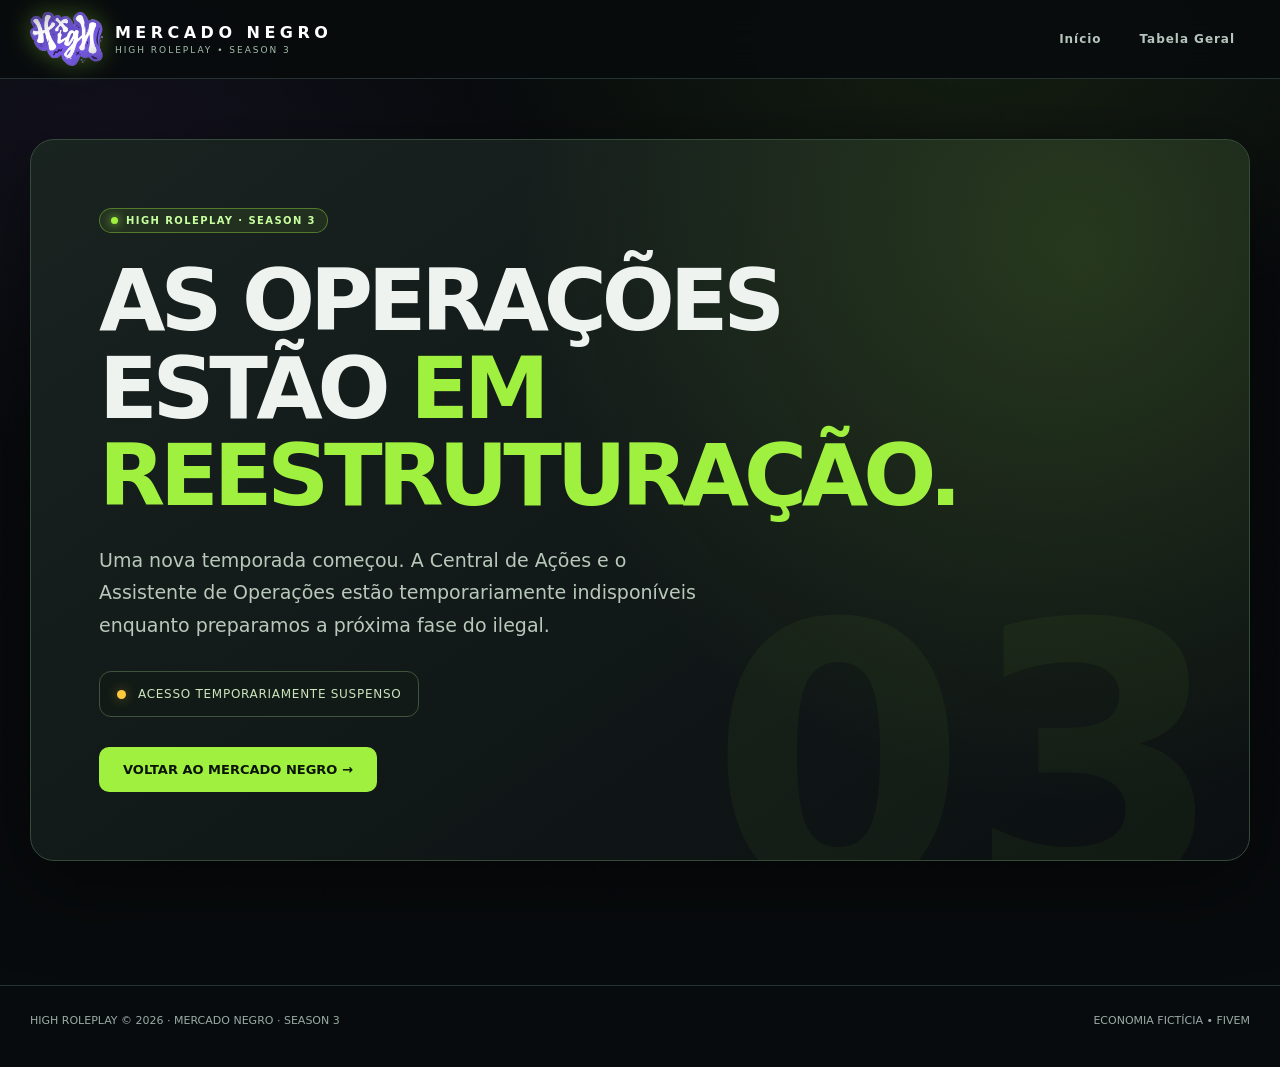
==== acoes-blipadas.html @ 5ae43f91 "chore: suspender temporariamente Central de Ações na Season 3" ====
<!doctype html>
<html lang="pt-BR">
<head>
<meta charset="utf-8"><meta name="viewport" content="width=device-width,initial-scale=1">
<meta name="theme-color" content="#080b0d">
<meta name="robots" content="noindex">
<title>Operações em reestruturação • High Roleplay Season 3</title>
<meta name="description" content="Central de Ações temporariamente indisponível durante a reestruturação da Season 3.">
<link rel="icon" href="assets/high_logo.png">
<link rel="stylesheet" href="assets/style.css">
<link rel="stylesheet" href="assets/season3.css?v=3.0">
<style>
.maintenance-main{min-height:calc(100vh - 170px);display:grid;align-items:center;padding:60px 0}
.maintenance-panel{position:relative;overflow:hidden;border:1px solid #354b39;border-radius:24px;padding:clamp(28px,6vw,68px);
 background:radial-gradient(circle at 86% 15%,rgba(160,240,64,.15),transparent 46%),linear-gradient(145deg,#192320,#0b0f11);box-shadow:0 24px 80px #0008}
.maintenance-panel:after{content:"03";position:absolute;right:2%;bottom:-12%;font-size:clamp(130px,30vw,370px);font-weight:900;line-height:1;color:rgba(160,240,64,.045);pointer-events:none}
.maintenance-copy{position:relative;z-index:1;max-width:730px}
.maintenance-copy h1{font-size:clamp(42px,7vw,86px);line-height:1.02;letter-spacing:-.06em;margin:24px 0}
.maintenance-copy h1 em{font-style:normal;color:#a0f040}
.maintenance-copy p{font-size:clamp(15px,2vw,19px);line-height:1.7;color:#b8c9bb;max-width:610px}
.maintenance-status{display:flex;align-items:center;gap:12px;border:1px solid #40533c;background:#111a16;border-radius:12px;padding:15px 17px;color:#cae4bb;font-size:12px;letter-spacing:.06em;margin:30px 0;max-width:max-content}
.maintenance-status i{width:9px;height:9px;border-radius:50%;background:#ffc93c;box-shadow:0 0 12px #ffc93c66}
.maintenance-return{display:inline-flex;padding:15px 24px;border-radius:10px;background:#a0f040;color:#0b1507;font-size:13px;font-weight:900;text-decoration:none}
.maintenance-return:hover{background:#bef77b}
</style>
</head>
<body>
<div class="noise"></div>
<header class="topbar"><div class="wrap topbar-inner"><a class="brand" href="index.html"><img src="assets/high_logo.png" alt="High"><div class="brand-copy"><strong>MERCADO NEGRO</strong><span>HIGH ROLEPLAY • SEASON 3</span></div></a><nav class="topnav"><a href="index.html">Início</a><a href="tabela.html">Tabela Geral</a></nav></div></header>
<main class="wrap maintenance-main"><section class="maintenance-panel"><div class="maintenance-copy">
<div class="season3-kicker">HIGH ROLEPLAY · SEASON 3</div>
<h1>AS OPERAÇÕES ESTÃO <em>EM REESTRUTURAÇÃO.</em></h1>
<p>Uma nova temporada começou. A Central de Ações e o Assistente de Operações estão temporariamente indisponíveis enquanto preparamos a próxima fase do ilegal.</p>
<div class="maintenance-status"><i aria-hidden="true"></i> ACESSO TEMPORARIAMENTE SUSPENSO</div>
<a class="maintenance-return" href="index.html">VOLTAR AO MERCADO NEGRO →</a>
</div></section></main>
<footer class="footer"><div class="wrap footer-row"><span>HIGH ROLEPLAY © 2026 · MERCADO NEGRO · SEASON 3</span><span>ECONOMIA FICTÍCIA • FIVEM</span></div></footer>
</body></html>
---- assets/style.css ----
:root{--bg:#07060b;--bg2:#0d0912;--panel:#111018;--panel2:#171020;--line:#2f2140;--purple:#8d35ff;--purple2:#b878ff;--yellow:#f4ec25;--text:#f7f4fb;--muted:#9891a3;--good:#50f5a0;--warn:#ffbf4b;--danger:#ff5b76;--shadow:0 22px 70px rgba(0,0,0,.38)}
*{box-sizing:border-box}html{scroll-behavior:smooth}body{margin:0;color:var(--text);font-family:Inter,ui-sans-serif,system-ui,-apple-system,BlinkMacSystemFont,"Segoe UI",sans-serif;background:radial-gradient(circle at 80% 0%,rgba(114,21,185,.20),transparent 33%),radial-gradient(circle at 8% 20%,rgba(93,44,255,.12),transparent 30%),var(--bg);min-height:100vh}.noise{position:fixed;inset:0;pointer-events:none;opacity:.18;background-image:url("data:image/svg+xml,%3Csvg viewBox='0 0 140 140' xmlns='http://www.w3.org/2000/svg'%3E%3Cfilter id='n'%3E%3CfeTurbulence type='fractalNoise' baseFrequency='.9' numOctaves='2' stitchTiles='stitch'/%3E%3C/filter%3E%3Crect width='100%25' height='100%25' filter='url(%23n)' opacity='.08'/%3E%3C/svg%3E")}.wrap{width:min(1220px,calc(100% - 34px));margin:auto}.topbar{position:sticky;top:0;z-index:20;background:rgba(7,6,11,.82);backdrop-filter:blur(18px);border-bottom:1px solid rgba(184,120,255,.16)}.topbar-inner{height:78px;display:flex;align-items:center;gap:22px}.brand{display:flex;align-items:center;gap:12px;text-decoration:none;color:#fff}.brand img{height:54px;width:auto;filter:drop-shadow(0 0 16px rgba(141,53,255,.48))}.brand-copy strong{display:block;font-size:16px;letter-spacing:.28em}.brand-copy span{display:block;color:var(--muted);font-size:9px;letter-spacing:.22em;margin-top:3px}.topnav{margin-left:auto;display:flex;gap:8px}.topnav a{color:#c7c0ce;text-decoration:none;font-size:12px;font-weight:800;letter-spacing:.08em;padding:11px 14px;border:1px solid transparent;border-radius:10px}.topnav a:hover{border-color:#3a2850;color:#fff;background:#131019}.hero{padding:64px 0 36px}.eyebrow{font-size:10px;letter-spacing:.28em;text-transform:uppercase;color:var(--purple2);font-weight:900}.hero-grid{display:grid;grid-template-columns:1.2fr .8fr;gap:24px;align-items:stretch}.hero h1{font-size:clamp(42px,7vw,82px);line-height:.92;margin:14px 0 18px;letter-spacing:-.05em}.hero h1 span{color:var(--yellow)}.hero p{max-width:720px;color:#aaa2b2;font-size:16px;line-height:1.7}.hero-panel{border:1px solid #39254d;background:linear-gradient(145deg,rgba(141,53,255,.10),rgba(255,255,255,.02));border-radius:22px;padding:24px;box-shadow:var(--shadow);display:flex;flex-direction:column;justify-content:space-between;min-height:260px}.hero-stat{display:grid;grid-template-columns:1fr 1fr;gap:12px}.stat{padding:18px;background:#0d0b12;border:1px solid #2b2035;border-radius:14px}.stat span{display:block;color:#857d8d;font-size:9px;text-transform:uppercase;letter-spacing:.16em;font-weight:800}.stat strong{display:block;font-size:28px;margin-top:7px}.sync{display:flex;align-items:center;gap:9px;color:#bdb5c4;font-size:12px}.dot{width:8px;height:8px;border-radius:50%;background:var(--good);box-shadow:0 0 14px var(--good)}.searchbar{margin-top:28px;display:flex;align-items:center;gap:12px;background:#0c0a10;border:1px solid #352644;border-radius:14px;padding:0 16px}.searchbar input{width:100%;height:54px;background:transparent;border:0;outline:0;color:#fff;font-size:15px}.section-head{display:flex;align-items:flex-end;justify-content:space-between;gap:16px;margin:42px 0 18px}.section-head h2{font-size:28px;margin:6px 0 0}.section-head p{color:#8e8795;margin:0;font-size:13px}.category-grid{display:grid;grid-template-columns:repeat(3,1fr);gap:14px}.category-card{position:relative;overflow:hidden;text-decoration:none;color:#fff;padding:22px;min-height:172px;border:1px solid #2e203d;border-radius:18px;background:linear-gradient(140deg,#15101c,#0c0a10);transition:.2s ease}.category-card:before{content:"";position:absolute;right:-24px;bottom:-52px;width:160px;height:160px;border-radius:50%;background:radial-gradient(circle,rgba(141,53,255,.28),transparent 65%)}.category-card:hover{transform:translateY(-4px);border-color:#7340a8;box-shadow:0 15px 40px rgba(78,22,120,.2)}.category-icon{font-size:28px}.category-card h3{font-size:22px;margin:25px 0 5px}.category-card p{font-size:12px;color:#8e8795;margin:0}.category-count{position:absolute;top:20px;right:20px;font-size:11px;color:#cab9db;border:1px solid #362545;border-radius:999px;padding:6px 9px}.items-grid{display:grid;grid-template-columns:repeat(3,1fr);gap:12px}.item-card{background:linear-gradient(150deg,#121017,#0b0a0e);border:1px solid #292031;border-radius:16px;padding:18px;position:relative}.item-card[data-highlight="true"]{border-color:#745000;box-shadow:inset 3px 0 0 var(--yellow)}.item-card h3{font-size:15px;margin:0 0 18px;padding-right:70px}.tag{position:absolute;right:14px;top:14px;padding:5px 7px;border-radius:999px;border:1px solid #493462;color:#cfa6ff;font-size:8px;letter-spacing:.12em;font-weight:900}.prices{display:grid;grid-template-columns:1fr 1fr;gap:8px}.price{padding:12px;border:1px solid #28212e;border-radius:11px;background:#0a090d}.price span{display:block;font-size:8px;color:#77717d;text-transform:uppercase;letter-spacing:.13em;font-weight:800}.price strong{display:block;margin-top:5px;font-size:16px}.price.pista strong{color:var(--yellow)}.notice{margin-top:12px;color:var(--warn);font-size:10px;line-height:1.5}.empty{grid-column:1/-1;border:1px dashed #3b2b49;border-radius:16px;padding:40px;text-align:center;color:#8e8795}.footer{margin-top:64px;padding:28px 0 40px;border-top:1px solid #211927;color:#746d7a;font-size:11px}.footer-row{display:flex;justify-content:space-between;gap:18px;flex-wrap:wrap}.category-hero{padding:40px 0 18px}.back{color:#b98cff;text-decoration:none;font-weight:800;font-size:12px}.category-title{font-size:clamp(36px,6vw,66px);margin:18px 0 7px;letter-spacing:-.04em}.category-title span{color:var(--yellow)}.toolbar{display:flex;gap:10px;align-items:center;margin:22px 0}.toolbar .searchbar{margin:0;flex:1}.pill{white-space:nowrap;border:1px solid #342541;background:#0d0b11;color:#aaa2b1;padding:12px 14px;border-radius:12px;font-size:10px;font-weight:900;letter-spacing:.08em}.rules{display:grid;grid-template-columns:repeat(2,1fr);gap:12px;margin-top:28px}.rule{border:1px solid #4b3d15;background:rgba(244,236,37,.035);border-radius:14px;padding:16px}.rule strong{display:block;color:var(--yellow);font-size:12px}.rule span{display:block;margin-top:7px;color:#aaa2b1;font-size:12px}.updated{color:#8d8494;font-size:10px;letter-spacing:.08em;text-transform:uppercase}
@media(max-width:900px){.hero-grid,.category-grid,.items-grid{grid-template-columns:1fr 1fr}.hero-panel{min-height:200px}.topnav{display:none}}
@media(max-width:620px){.wrap{width:min(100% - 22px,1220px)}.topbar-inner{height:68px}.brand img{height:45px}.brand-copy strong{font-size:13px}.hero{padding-top:38px}.hero-grid,.category-grid,.items-grid,.rules{grid-template-columns:1fr}.hero h1{font-size:48px}.hero-panel{min-height:0}.section-head{align-items:flex-start;flex-direction:column}.toolbar{align-items:stretch;flex-direction:column}.prices{grid-template-columns:1fr 1fr}.category-card{min-height:145px}.category-card h3{margin-top:18px}}

/* v2 — imagens de itens + busca global imediata */
.item-image{height:150px;margin:-2px -2px 15px;display:flex;align-items:center;justify-content:center;border-radius:13px;background:radial-gradient(circle at 50% 45%,rgba(141,53,255,.16),rgba(8,7,11,.75) 68%);border:1px solid rgba(141,53,255,.13);overflow:hidden}
.item-image img{width:100%;height:100%;object-fit:contain;padding:13px;filter:drop-shadow(0 12px 15px rgba(0,0,0,.5))}
.item-image-empty span{font-size:42px;opacity:.42;filter:grayscale(.2)}
.item-card-top{display:flex;gap:7px;justify-content:space-between;align-items:center;margin-bottom:10px;min-height:22px}.tag-inline{display:inline-flex;padding:5px 7px;border-radius:999px;border:1px solid #493462;color:#cfa6ff;font-size:8px;letter-spacing:.1em;font-weight:900}.item-card h3{padding-right:0;margin:0 0 16px}.item-open{display:inline-block;margin-top:14px;color:#c89aff;text-decoration:none;font-size:10px;font-weight:900;letter-spacing:.06em}.item-open:hover{color:#fff}.global-results{display:none;margin-top:14px;padding:18px;border:1px solid #493462;border-radius:18px;background:rgba(10,8,14,.97);box-shadow:0 22px 60px rgba(0,0,0,.42);position:relative;z-index:8}.global-results.open{display:block}.global-results-head{display:flex;justify-content:space-between;align-items:center;gap:14px;margin-bottom:14px}.global-results-head strong{display:block;margin-top:5px;font-size:15px}.global-results-head button{border:1px solid #493462;background:#15101c;color:#d8c2ef;border-radius:10px;padding:9px 12px;font-size:9px;font-weight:900;letter-spacing:.1em;cursor:pointer}.search-results-grid{grid-template-columns:repeat(2,1fr)}
@media(max-width:700px){.search-results-grid{grid-template-columns:1fr}.item-image{height:135px}}


/* v3 — Tabela Geral */
.table-page-hero{padding:44px 0 22px}.table-page-grid{display:grid;grid-template-columns:1fr auto;gap:28px;align-items:end}.table-page-hero h1{font-size:clamp(38px,6vw,68px);letter-spacing:-.045em;line-height:.95;margin:12px 0 14px}.table-page-hero h1 span{color:var(--yellow)}.table-page-hero p{color:#aaa2b2;max-width:760px;line-height:1.65;margin:0}.table-mini-stats{display:grid;grid-template-columns:repeat(2,minmax(120px,1fr));gap:10px}.table-mini-stat{min-width:135px;padding:15px 17px;border:1px solid #342541;border-radius:14px;background:linear-gradient(145deg,#15101c,#0b0910)}.table-mini-stat span{display:block;color:#83798b;font-size:8px;font-weight:900;letter-spacing:.16em;text-transform:uppercase}.table-mini-stat strong{display:block;margin-top:6px;font-size:23px}.global-table-toolbar{margin:14px 0 18px;display:grid;gap:12px}.global-table-toolbar-row{display:flex;gap:10px;align-items:center}.global-table-toolbar .searchbar{margin:0;flex:1}.ghost-button{height:56px;padding:0 16px;border:1px solid #3b2b49;border-radius:14px;background:#100c15;color:#cbbbd7;font-size:9px;font-weight:900;letter-spacing:.12em;cursor:pointer}.ghost-button:hover{border-color:#7242a1;color:#fff}.table-filters{display:flex;gap:8px;overflow-x:auto;padding-bottom:4px;scrollbar-width:thin}.filter-chip{flex:0 0 auto;border:1px solid #32233e;border-radius:999px;background:#0c0910;color:#918899;padding:9px 12px;font-size:9px;font-weight:900;letter-spacing:.07em;cursor:pointer}.filter-chip:hover,.filter-chip.active{color:#fff;border-color:#7543a6;background:linear-gradient(180deg,rgba(141,53,255,.18),rgba(141,53,255,.06));box-shadow:0 0 20px rgba(141,53,255,.08)}.table-status-row{display:flex;justify-content:space-between;gap:14px;align-items:center;margin:18px 0 10px}.table-status-row strong{font-size:11px;letter-spacing:.1em}.table-status-row span{color:#847b8b;font-size:10px}.market-table-shell{border:1px solid #2d2039;border-radius:18px;background:rgba(10,8,13,.86);box-shadow:var(--shadow);overflow:auto;max-height:72vh;position:relative}.market-table{width:100%;border-collapse:separate;border-spacing:0;min-width:900px}.market-table thead th{position:sticky;top:0;z-index:3;background:rgba(18,13,23,.98);backdrop-filter:blur(14px);border-bottom:1px solid #382748;color:#8f8498;font-size:9px;letter-spacing:.12em;text-transform:uppercase;text-align:left;padding:13px 16px}.market-table thead th:first-child{width:92px}.market-table tbody td{border-bottom:1px solid rgba(89,62,109,.18);padding:11px 16px;vertical-align:middle}.market-table tbody tr{transition:.16s ease}.market-table tbody tr:hover{background:linear-gradient(90deg,rgba(141,53,255,.085),rgba(244,236,37,.018))}.sort-button{display:inline-flex;align-items:center;gap:7px;border:0;background:none;color:inherit;font:inherit;letter-spacing:inherit;text-transform:inherit;font-weight:900;padding:0;cursor:pointer}.sort-button.active{color:#d7b8ff}.sort-mark{color:#765a8e;font-size:12px}.table-thumb{width:62px;height:62px;border:1px solid rgba(141,53,255,.14);border-radius:12px;background:radial-gradient(circle at 50% 45%,rgba(141,53,255,.15),rgba(8,7,11,.8) 70%);display:flex;align-items:center;justify-content:center;overflow:hidden}.table-thumb img{width:100%;height:100%;object-fit:contain;padding:7px;filter:drop-shadow(0 7px 8px rgba(0,0,0,.5))}.table-thumb-empty span{font-size:24px;opacity:.45}.table-item-name{font-size:13px;font-weight:900;letter-spacing:.01em;color:#f8f5fb}.table-note{font-size:9px;color:var(--warn);margin-top:4px}.category-link{display:inline-flex;padding:6px 9px;border:1px solid #3b2a48;border-radius:999px;color:#cba6ec;text-decoration:none;font-size:8px;font-weight:900;letter-spacing:.08em}.category-link:hover{border-color:#7d48af;color:#fff}.money-cell{font-variant-numeric:tabular-nums;font-size:13px;font-weight:800;white-space:nowrap}.money-cell.partnership{color:#d8c4eb}.money-cell.track strong{color:var(--yellow);font-size:14px}.money-cell.track small{display:block;color:#786f7d;font-size:8px;font-weight:700;margin-top:4px}.global-table-mobile{display:none}.table-nav-active{color:#fff!important;border-color:#593873!important;background:#15101c!important}.table-mobile-card{display:grid;grid-template-columns:74px 1fr;gap:12px;border:1px solid #2d2039;background:linear-gradient(145deg,#121017,#0a090d);border-radius:16px;padding:11px}.table-mobile-card .table-thumb{width:74px;height:74px}.table-mobile-copy h3{font-size:13px;margin:7px 0 10px}.table-mobile-category{color:#b78add;text-decoration:none;font-size:8px;font-weight:900;letter-spacing:.08em}.table-mobile-prices{display:grid;grid-template-columns:1fr 1fr;gap:8px}.table-mobile-prices>div{padding:9px;border:1px solid #29212f;border-radius:10px}.table-mobile-prices span{display:block;color:#77717d;font-size:7px;letter-spacing:.1em;text-transform:uppercase;font-weight:900}.table-mobile-prices strong{display:block;margin-top:4px;font-size:12px}.table-mobile-prices>div:last-child strong{color:var(--yellow)}.table-mobile-prices small{display:block;color:#77717d;font-size:7px;margin-top:3px}
@media(max-width:800px){.table-page-grid{grid-template-columns:1fr}.table-mini-stats{max-width:360px}.market-table-shell{display:none}.global-table-mobile{display:grid;gap:9px}.global-table-toolbar-row{align-items:stretch;flex-direction:column}.ghost-button{height:46px}.table-status-row{margin-top:8px}}


/* v4 — Gerador de imagem para Discord */
.discord-image-button{height:56px;padding:0 18px;border:1px solid #806b14;border-radius:14px;background:linear-gradient(180deg,#2a2507,#171404);color:#f4ec25;font-size:9px;font-weight:950;letter-spacing:.12em;cursor:pointer;box-shadow:0 0 24px rgba(244,236,37,.06)}
.discord-image-button:hover{border-color:#d8ce20;background:linear-gradient(180deg,#383109,#1c1805);color:#fff}.discord-image-button:disabled{opacity:.55;cursor:wait}
.discord-image-modal{position:fixed;inset:0;z-index:9999;background:rgba(3,2,5,.86);backdrop-filter:blur(12px);display:flex;align-items:center;justify-content:center;padding:22px}
.discord-image-dialog{width:min(100%,980px);max-height:92vh;border:1px solid #4d3561;border-radius:20px;background:linear-gradient(145deg,#15101c,#09070d);box-shadow:0 40px 120px rgba(0,0,0,.7);padding:18px;display:flex;flex-direction:column;gap:14px}
.discord-image-head{display:flex;align-items:center;justify-content:space-between;gap:18px}.discord-image-head span{display:block;color:#f4ec25;font-size:9px;font-weight:950;letter-spacing:.16em}.discord-image-head strong{display:block;color:#fff;font-size:18px;margin-top:4px}.discord-image-head button{width:38px;height:38px;border:1px solid #463052;border-radius:10px;background:#0c0910;color:#c9bad3;font-size:22px;cursor:pointer}
.discord-image-preview{min-height:260px;overflow:auto;border:1px solid #2d2039;border-radius:14px;background:#050406;padding:10px}.discord-image-preview img{display:block;width:100%;height:auto;border-radius:8px}
.discord-image-actions{display:flex;gap:10px}.discord-image-actions button,.discord-image-actions a{flex:1;display:flex;align-items:center;justify-content:center;min-height:48px;border-radius:12px;font-size:10px;font-weight:950;letter-spacing:.1em;text-decoration:none;cursor:pointer}.discord-image-actions button{border:1px solid #5f3f7a;background:#1b1123;color:#e0c8f1}.discord-image-actions a{border:1px solid #958b15;background:#252006;color:#f4ec25}.discord-image-dialog p{margin:0;color:#7f7588;font-size:10px;text-align:center}
@media(max-width:800px){.discord-image-button{height:46px}.discord-image-actions{flex-direction:column}.discord-image-modal{padding:10px}.discord-image-dialog{max-height:95vh}}


/* HOME V3 — vitrine visual Mercado Negro */
.home-v3{background:#06050a}
.home-topbar .topbar-inner{max-width:none}
.home-topbar .brand-copy strong{font-size:19px;letter-spacing:.05em}.home-topbar .brand-copy strong::first-letter{color:var(--purple2)}
.home-nav a.active{color:var(--yellow);background:linear-gradient(180deg,rgba(141,53,255,.18),rgba(141,53,255,.05));border-bottom:2px solid var(--purple)}
.top-update{margin-left:16px;border:1px solid #4c2772;border-radius:10px;padding:8px 12px;min-width:190px;background:#110b18}.top-update span{display:block;font-size:8px;color:#8f8298;letter-spacing:.12em;font-weight:800}.top-update strong{display:block;font-size:9px;margin-top:4px;color:#eee6f5}
.home-hero{position:relative;min-height:360px;border-bottom:1px solid #2d1741;overflow:hidden;background:radial-gradient(circle at 72% 50%,rgba(134,0,255,.24),transparent 34%),linear-gradient(110deg,#08070c 0%,#0d0912 54%,#13061e 100%)}
.home-hero:after{content:"";position:absolute;inset:0;background:linear-gradient(90deg,rgba(7,6,10,0) 45%,rgba(82,0,125,.10));pointer-events:none}.home-hero-glow{position:absolute;right:7%;top:10%;width:420px;height:420px;border-radius:50%;filter:blur(30px);background:radial-gradient(circle,rgba(159,44,255,.18),transparent 65%)}
.home-hero-inner{min-height:360px;display:grid;grid-template-columns:1.05fr .95fr;align-items:center;position:relative;z-index:1}.home-hero-copy{padding:45px 0}.home-hero-copy h1{font-size:clamp(52px,6vw,88px);line-height:.92;margin:13px 0 14px;letter-spacing:-.055em}.home-hero-copy h1 span{background:linear-gradient(180deg,#d257ff,#8300ff);-webkit-background-clip:text;background-clip:text;color:transparent}.home-hero-copy p{max-width:660px;color:#c2bac8;font-size:15px;line-height:1.6}.home-points{display:flex;gap:0;margin-top:24px}.home-points>div{display:flex;align-items:center;gap:10px;padding:0 25px;border-right:1px solid #3a2a46}.home-points>div:first-child{padding-left:0}.home-points>div:last-child{border-right:0}.home-points b{font-size:20px;color:#c7bbd1}.home-points span{font-size:9px;color:#a49aa9;font-weight:900;letter-spacing:.08em;line-height:1.35}
.home-hero-visual{height:100%;position:relative;overflow:hidden}.hero-orb{position:absolute;width:430px;height:270px;right:4%;top:13%;border-radius:50%;background:radial-gradient(ellipse,rgba(125,22,202,.28),rgba(24,9,37,.08) 48%,transparent 72%);border:1px solid rgba(154,71,255,.13);transform:rotate(-9deg)}.hero-gun{position:absolute;object-fit:contain;filter:drop-shadow(0 22px 35px rgba(0,0,0,.75)) drop-shadow(0 0 20px rgba(139,38,232,.28))}.hero-gun-a{width:330px;height:230px;right:8%;top:24%;transform:rotate(-9deg)}.hero-gun-b{width:390px;height:250px;right:25%;top:40%;opacity:.55;transform:rotate(7deg)}.hero-stamp{position:absolute;right:4%;bottom:24px;text-align:right;font-weight:950;font-size:42px;line-height:.73;color:rgba(255,255,255,.09);transform:rotate(-5deg)}.hero-stamp span{color:rgba(188,90,255,.17)}
.home-commandbar{display:grid;grid-template-columns:minmax(320px,1fr) 300px 280px;gap:12px;margin-top:18px}.home-search{margin:0}.home-action{min-height:56px;border-radius:9px;display:flex;align-items:center;justify-content:center;text-decoration:none;font-weight:950;font-size:13px;letter-spacing:.04em;transition:.18s ease}.home-action.purple{color:white;border:1px solid #b33eff;background:linear-gradient(180deg,#8f14df,#5f059a);box-shadow:inset 0 1px rgba(255,255,255,.18),0 8px 24px rgba(115,0,190,.18)}.home-action.yellow{color:#140d00;border:1px solid #fff12a;background:linear-gradient(180deg,#fff82f,#dccb00);box-shadow:inset 0 1px rgba(255,255,255,.4),0 8px 24px rgba(230,217,0,.10)}.home-action:hover{transform:translateY(-2px);filter:brightness(1.08)}
.home-section-title{display:flex;align-items:flex-end;justify-content:space-between;margin:26px 0 13px;gap:15px}.home-section-title h2{font-size:31px;letter-spacing:-.025em;margin:4px 0 0}.home-section-title h2:after{content:"";display:inline-block;width:64px;height:4px;margin:0 0 7px 16px;background:linear-gradient(90deg,var(--yellow),transparent)}.home-section-title p{margin:0;color:#817987;font-size:11px;letter-spacing:.03em}
.category-grid-visual{grid-template-columns:repeat(5,1fr);gap:10px}.category-card-visual{padding:0;min-height:250px;border-radius:8px;border-color:#64228d;background:#0c0a10}.category-card-visual:before{display:none}.category-card-visual:hover{transform:translateY(-4px);border-color:#a741e6;box-shadow:0 16px 35px rgba(60,6,98,.34),0 0 0 1px rgba(156,47,226,.12)}
.category-art{height:126px;position:relative;overflow:hidden;background:radial-gradient(circle at 75% 40%,rgba(135,28,211,.34),transparent 35%),linear-gradient(135deg,#111018,#09080d)}.category-art:after{content:"";position:absolute;inset:0;background:linear-gradient(180deg,transparent 42%,#0c0a10 100%)}.category-art-grid{position:absolute;inset:0;opacity:.18;background-image:linear-gradient(rgba(143,73,180,.18) 1px,transparent 1px),linear-gradient(90deg,rgba(143,73,180,.16) 1px,transparent 1px);background-size:22px 22px;transform:perspective(220px) rotateX(64deg) scale(1.4);transform-origin:50% 100%}.category-product{position:absolute;z-index:2;object-fit:contain;filter:drop-shadow(0 12px 16px rgba(0,0,0,.65)) drop-shadow(0 0 10px rgba(129,34,198,.24))}.category-product-a{width:72%;height:120px;right:-2%;top:9px;transform:rotate(-5deg)}.category-product-b{width:50%;height:90px;left:-5%;bottom:-8px;opacity:.42;transform:rotate(9deg)}.category-art-icon{position:absolute;z-index:1;right:10px;top:8px;font-size:58px;opacity:.07;filter:grayscale(1)}
.category-card-content{position:relative;padding:12px 13px 13px}.category-card-heading{display:grid;grid-template-columns:auto 1fr auto;align-items:center;gap:8px}.category-symbol{color:var(--yellow);font-size:18px}.category-card-visual h3{margin:0;font-size:15px;line-height:1.1;color:var(--yellow);text-transform:uppercase;letter-spacing:-.01em}.category-card-visual .category-count{position:static;color:#d7a7f3;border-color:#8b1fc5;background:#17091f;font-size:8px;padding:4px 7px}.category-card-visual p{font-size:10px;line-height:1.45;color:#b2a9b9;margin:10px 0 13px;min-height:29px}.category-open{display:flex;align-items:center;justify-content:flex-end;gap:8px;font-size:9px;font-weight:900;letter-spacing:.08em;color:#d8cfe0;background:linear-gradient(90deg,transparent,#2b0a45);border-radius:4px;padding:6px 8px}.category-open b{color:#fff;font-size:13px}
.cat-armas .category-art{background:radial-gradient(circle at 75% 35%,rgba(118,14,192,.45),transparent 36%),linear-gradient(135deg,#0d0b13,#10051a)}.cat-municao .category-art{background:radial-gradient(circle at 70% 35%,rgba(170,103,27,.30),transparent 36%),linear-gradient(135deg,#130e0b,#0c0a10)}.cat-tecnologia-utilitarios .category-art{background:radial-gradient(circle at 68% 35%,rgba(0,135,215,.30),transparent 36%),linear-gradient(135deg,#081217,#0b0910)}.cat-drogas-rotas .category-art{background:radial-gradient(circle at 68% 35%,rgba(85,176,54,.24),transparent 36%),linear-gradient(135deg,#0c140b,#0a0910)}.cat-lavagem .category-art{background:radial-gradient(circle at 68% 35%,rgba(188,154,32,.24),transparent 36%),linear-gradient(135deg,#151307,#09090d)}.cat-desmanche .category-art{background:radial-gradient(circle at 68% 35%,rgba(156,84,36,.26),transparent 36%),linear-gradient(135deg,#120d0a,#09090d)}.cat-hospital-ilegal .category-art{background:radial-gradient(circle at 68% 35%,rgba(182,34,54,.24),transparent 36%),linear-gradient(135deg,#16090c,#09090d)}.cat-mecanica-ilegal .category-art,.cat-mecanica .category-art{background:radial-gradient(circle at 68% 35%,rgba(166,32,226,.30),transparent 36%),linear-gradient(135deg,#110818,#09090d)}
.home-stats{display:grid;grid-template-columns:repeat(4,1fr);margin-top:28px;border-top:1px solid #281733;border-bottom:1px solid #281733;background:linear-gradient(90deg,rgba(141,53,255,.025),transparent)}.home-stat{display:flex;align-items:center;gap:14px;padding:18px 20px;border-right:1px solid #211628}.home-stat:last-child{border-right:0}.home-stat>b{font-size:22px;color:#9e2cff}.home-stat strong{display:block;font-size:20px}.home-stat span{display:block;color:#8f8694;font-size:8px;letter-spacing:.12em;font-weight:900;margin-top:3px}.home-featured{margin-top:20px}
@media(max-width:1100px){.top-update{display:none}.category-grid-visual{grid-template-columns:repeat(3,1fr)}.home-commandbar{grid-template-columns:1fr 1fr}.home-commandbar .home-search{grid-column:1/-1}.home-hero-inner{grid-template-columns:1fr .75fr}}
@media(max-width:760px){.home-hero-inner{grid-template-columns:1fr}.home-hero-visual{display:none}.home-points{flex-wrap:wrap;gap:13px}.home-points>div{padding:0 14px 0 0;border-right:0}.home-commandbar{grid-template-columns:1fr}.home-commandbar .home-search{grid-column:auto}.category-grid-visual{grid-template-columns:repeat(2,1fr)}.home-stats{grid-template-columns:1fr 1fr}.home-stat:nth-child(2){border-right:0}.home-section-title{align-items:flex-start;flex-direction:column}}
@media(max-width:480px){.category-grid-visual{grid-template-columns:1fr}.category-card-visual{min-height:235px}.category-art{height:120px}.home-stats{grid-template-columns:1fr}.home-stat{border-right:0;border-bottom:1px solid #211628}.home-action{min-height:50px}.home-hero-copy h1{font-size:50px}}


/* v6 — regras de lavagem publicadas pela planilha */
.rules-heading{grid-column:1/-1;border-left:4px solid var(--yellow);padding:5px 0 5px 14px;margin:4px 0 2px}.rules-heading span{display:block;color:var(--purple2);font-size:8px;font-weight:950;letter-spacing:.18em}.rules-heading strong{display:block;color:#fff;font-size:20px;letter-spacing:.02em;margin-top:4px}.rules-heading p{margin:5px 0 0;color:#827889;font-size:10px}.rule{position:relative;overflow:hidden}.rule:after{content:"";position:absolute;right:-35px;top:-35px;width:90px;height:90px;border-radius:50%;background:radial-gradient(circle,rgba(244,236,37,.08),transparent 70%)}

/* v7 — regras de lavagem/secagem com imagem vinda da planilha */
.rule-group{grid-column:1/-1;border:1px solid #2e203d;border-radius:16px;overflow:hidden;background:linear-gradient(145deg,#0f0b14,#09080c)}
.rule-group-title{padding:12px 16px;background:linear-gradient(90deg,#351448,#1b1024);border-left:4px solid var(--yellow);color:var(--yellow);font-size:13px;font-weight:950;letter-spacing:.08em}
.rule-group-grid{display:grid;grid-template-columns:repeat(3,minmax(0,1fr));gap:10px;padding:12px}
.rule.rule-rich{display:flex;align-items:center;gap:14px;min-height:104px;padding:12px;background:linear-gradient(145deg,#100d14,#0b0910);border-color:#3a2a44}
.rule-image{width:76px;height:76px;flex:0 0 76px;border-radius:12px;display:flex;align-items:center;justify-content:center;overflow:hidden;background:radial-gradient(circle,rgba(126,35,196,.23),transparent 70%),#08070a;border:1px solid #3c2850}
.rule-image img{width:100%;height:100%;object-fit:contain;padding:5px;filter:drop-shadow(0 5px 12px rgba(0,0,0,.5))}
.rule-copy{min-width:0;display:flex;flex-direction:column;gap:6px}.rule-copy strong{font-size:12px;line-height:1.2}.rule-copy span{margin:0;font-size:11px;line-height:1.45;color:#d5ceda}.rule-copy small{font-size:8px;letter-spacing:.14em;color:#8d62b5;font-weight:900}
@media(max-width:900px){.rule-group-grid{grid-template-columns:1fr}}

/* ═════════ RECURSOS NOVOS: status, ações, orçamento, aviso, calculadora ═════════ */
.status-badge{display:inline-flex;align-items:center;gap:4px;font-size:9px;font-weight:900;letter-spacing:.14em;padding:4px 7px;border-radius:6px;vertical-align:middle;white-space:nowrap}
.status-badge.revisar{color:var(--warn);background:rgba(255,191,75,.10);border:1px solid rgba(255,191,75,.35)}
.status-badge.indisponivel{color:var(--danger);background:rgba(255,91,118,.10);border:1px solid rgba(255,91,118,.35)}
[data-status="indisponivel"] .prices,[data-status="indisponivel"] .money-cell,[data-status="indisponivel"] .table-mobile-prices{opacity:.45;text-decoration:line-through;text-decoration-color:rgba(255,91,118,.6)}
[data-status="indisponivel"] .item-image img,[data-status="indisponivel"] .table-thumb img{filter:grayscale(1);opacity:.6}

.item-actions{display:flex;gap:6px;margin-top:12px}
.item-actions.compact{margin-top:8px}
.ia-btn{height:34px;min-width:34px;padding:0 10px;border-radius:9px;border:1px solid #33254a;background:#0e0b13;color:#cfc6d8;font:inherit;font-size:11px;font-weight:900;letter-spacing:.08em;cursor:pointer;transition:border-color .15s,background .15s,color .15s}
.ia-btn:hover:not(:disabled){border-color:var(--purple);color:#fff;background:#18102a}
.ia-btn:disabled{opacity:.4;cursor:not-allowed}
.ia-btn:focus-visible,.cart-fab:focus-visible,.cart-drawer button:focus-visible{outline:2px solid var(--purple2);outline-offset:2px}
.ia-fav{font-size:16px;padding:0}
.ia-fav.on{color:var(--yellow);border-color:rgba(244,236,37,.45);background:rgba(244,236,37,.07)}
.ia-add{flex:1}
.item-actions.compact .ia-btn{height:30px;font-size:10px}
.item-actions.compact .ia-add{flex:0 0 auto}
.ia-link{font-size:13px;padding:0}

.hmn-toast{position:fixed;left:50%;bottom:86px;transform:translate(-50%,20px);z-index:80;background:#1a1226;border:1px solid var(--purple);color:#fff;font-size:13px;font-weight:800;padding:12px 18px;border-radius:12px;box-shadow:var(--shadow);opacity:0;pointer-events:none;transition:opacity .2s,transform .2s;max-width:calc(100% - 32px);text-align:center}
.hmn-toast.show{opacity:1;transform:translate(-50%,0)}

.cart-fab{position:fixed;right:18px;bottom:18px;z-index:60;height:52px;padding:0 18px;border-radius:14px;border:1px solid var(--yellow);background:linear-gradient(135deg,#2a1640,#170d24);color:var(--yellow);font:inherit;font-size:12px;font-weight:900;letter-spacing:.12em;cursor:pointer;box-shadow:0 12px 40px rgba(0,0,0,.5),0 0 22px rgba(141,53,255,.35)}
.cart-fab b{display:inline-grid;place-items:center;min-width:24px;height:24px;margin-left:8px;border-radius:7px;background:var(--yellow);color:#0b0710;font-size:12px}
.cart-backdrop{position:fixed;inset:0;z-index:69;background:rgba(3,2,6,.62);backdrop-filter:blur(3px)}
.cart-drawer{position:fixed;top:0;right:0;bottom:0;z-index:70;width:min(420px,100%);display:flex;flex-direction:column;gap:14px;padding:22px;background:#0d0a12;border-left:1px solid var(--line);box-shadow:-30px 0 80px rgba(0,0,0,.5);transform:translateX(105%);transition:transform .25s ease;visibility:hidden}
.cart-drawer.open{transform:none;visibility:visible}
.cart-head{display:flex;justify-content:space-between;align-items:flex-start}
.cart-head strong{display:block;font-size:24px;margin-top:4px;letter-spacing:.04em}
.cart-close{width:38px;height:38px;border-radius:10px;border:1px solid #33254a;background:#120e18;color:#fff;font-size:22px;cursor:pointer}
.cart-mode{display:grid;grid-template-columns:1fr 1fr;gap:6px;padding:5px;background:#08060b;border:1px solid #241a31;border-radius:12px}
.cart-mode button{height:38px;border:0;border-radius:8px;background:transparent;color:#9a90a6;font:inherit;font-size:11px;font-weight:900;letter-spacing:.14em;cursor:pointer}
.cart-mode button.active{background:#2a1640;color:var(--yellow)}
.cart-list{flex:1;overflow:auto;display:flex;flex-direction:column;gap:8px;margin:0 -4px;padding:0 4px}
.cart-line{display:grid;grid-template-columns:1fr auto;gap:8px 12px;padding:12px;border:1px solid #241a31;border-radius:12px;background:#110d17}
.cart-line-name strong{display:block;font-size:13px}
.cart-line-name small{display:block;color:var(--muted);font-size:11px;margin-top:3px}
.cart-qty{display:flex;align-items:center;gap:8px;grid-row:span 2;align-self:center}
.cart-qty button{width:30px;height:30px;border-radius:8px;border:1px solid #33254a;background:#0b0810;color:#fff;font-size:16px;cursor:pointer}
.cart-qty span{min-width:22px;text-align:center;font-weight:900}
.cart-line-total{color:var(--yellow);font-size:13px}
.cart-total{display:flex;justify-content:space-between;align-items:center;padding:14px 16px;border-radius:12px;background:linear-gradient(135deg,rgba(141,53,255,.18),rgba(244,236,37,.06));border:1px solid #3a2850}
.cart-total span{font-size:11px;font-weight:900;letter-spacing:.2em;color:#c9bfd3}
.cart-total strong{font-size:24px;color:var(--yellow)}
.cart-actions{display:grid;grid-template-columns:1fr auto;gap:8px}
.cart-copy,.cart-clear{height:48px;border-radius:12px;font:inherit;font-size:11px;font-weight:900;letter-spacing:.14em;cursor:pointer}
.cart-copy{border:1px solid var(--purple);background:var(--purple);color:#fff}
.cart-clear{border:1px solid #3a2850;background:transparent;color:#c9bfd3;padding:0 16px}
.cart-hint{margin:0;color:#7d7487;font-size:11px;line-height:1.5}

.site-alert{background:linear-gradient(90deg,rgba(244,236,37,.14),rgba(244,236,37,.04));border-bottom:1px solid rgba(244,236,37,.35)}
.site-alert .wrap{display:flex;gap:12px;align-items:center;padding:11px 0;font-size:13px;line-height:1.45;color:#f6f1c9}
.site-alert b{flex:0 0 auto;color:var(--yellow);font-size:10px;letter-spacing:.2em}

.calc-box{margin-top:28px;padding:24px;border:1px solid #39254d;border-radius:20px;background:linear-gradient(145deg,rgba(141,53,255,.10),rgba(255,255,255,.015));scroll-margin-top:100px}
.calc-head strong{display:block;font-size:22px;margin:6px 0 6px}
.calc-head p{margin:0;color:#9d95a8;font-size:13px}
.calc-input{margin-top:18px}
.calc-input span{color:var(--yellow);font-weight:900}
.calc-input input{font-size:20px;font-weight:800}
.calc-result{display:grid;grid-template-columns:repeat(auto-fit,minmax(260px,1fr));gap:12px;margin-top:16px}
.calc-card{padding:16px;border:1px solid #2b2035;border-radius:14px;background:#0d0b12}
.calc-card-title small{display:block;color:var(--purple2);font-size:9px;font-weight:900;letter-spacing:.2em}
.calc-card-title strong{display:block;font-size:14px;margin-top:4px}
.calc-split{display:grid;gap:6px;margin-top:12px}
.calc-split>div{display:flex;justify-content:space-between;gap:10px;font-size:12px;color:#b4abbd;padding:8px 10px;border-radius:9px;background:#120f18}
.calc-split b{color:#fff;font-variant-numeric:tabular-nums}
.calc-split .calc-client{background:rgba(244,236,37,.08);border:1px solid rgba(244,236,37,.25)}
.calc-split .calc-client b{color:var(--yellow);font-size:15px}

.footer-links{display:flex;flex-wrap:wrap;gap:6px 16px}
.footer-links a{color:#b9b0c3;text-decoration:none;font-weight:800}
.footer-links a:hover{color:#fff}

/* Página Como funciona */
.guide{padding:46px 0 30px}
.guide h1{font-size:clamp(38px,6vw,68px);line-height:.95;margin:14px 0 14px;letter-spacing:-.04em}
.guide h1 span{color:var(--yellow)}
.guide-lead{max-width:720px;color:#aaa2b2;font-size:16px;line-height:1.7}
.guide-grid{display:grid;grid-template-columns:repeat(2,1fr);gap:14px;margin-top:26px}
.guide-card{padding:22px;border:1px solid #2f2140;border-radius:18px;background:#0f0c15}
.guide-card h2{font-size:18px;margin:8px 0 10px}
.guide-card p,.guide-card li{color:#b2a9bb;font-size:14px;line-height:1.65}
.guide-card ul{margin:0;padding-left:18px}
.guide-card.wide{grid-column:1/-1}
.guide-card .guide-tag{display:block;font-size:10px;font-weight:900;letter-spacing:.2em;color:var(--purple2)}
.guide-card.warn{border-color:rgba(255,91,118,.35);background:linear-gradient(145deg,rgba(255,91,118,.07),#0f0c15)}
.guide-card.warn .guide-tag{color:var(--danger)}
.guide-actions{display:flex;flex-wrap:wrap;gap:10px;margin-top:16px}
.guide-actions .home-action{display:inline-flex;align-items:center;padding:0 18px;min-height:48px}

@media(max-width:800px){.guide-grid{grid-template-columns:1fr}.cart-fab{right:12px;bottom:12px;height:48px}.item-actions.compact .ia-add{flex:1}}
@media(max-width:620px){.calc-box{padding:18px}.site-alert .wrap{flex-direction:column;align-items:flex-start;gap:4px}}
.trend-badge{display:inline-flex;align-items:center;font-size:9px;font-weight:900;letter-spacing:.12em;padding:4px 7px;border-radius:6px;vertical-align:middle;white-space:nowrap;cursor:help}
.trend-badge.subiu{color:var(--danger);background:rgba(255,91,118,.10);border:1px solid rgba(255,91,118,.35)}
.trend-badge.caiu{color:var(--good);background:rgba(80,245,160,.08);border:1px solid rgba(80,245,160,.32)}
.trend-badge.novo{color:var(--purple2);background:rgba(184,120,255,.10);border:1px solid rgba(184,120,255,.4)}
.history-list{display:flex;flex-direction:column;gap:14px;padding-bottom:40px}
.history-entry{border:1px solid #2f2140;border-radius:18px;background:#0f0c15;overflow:hidden}
.history-entry header{display:flex;justify-content:space-between;gap:10px;flex-wrap:wrap;padding:14px 18px;background:#160f20;border-bottom:1px solid #2a1d38}
.history-entry header strong{font-size:14px}
.history-entry header span{color:var(--muted);font-size:12px}
.history-entry ul{list-style:none;margin:0;padding:6px 10px}
.history-entry li{display:grid;grid-template-columns:96px 1fr auto;gap:12px;align-items:center;padding:10px 8px;border-bottom:1px solid #1e1528}
.history-entry li:last-child{border-bottom:0}
.history-entry li strong{display:block;font-size:13px}
.history-entry li small{display:block;color:var(--muted);font-size:11px;margin-top:2px}
.h-vals{display:flex;gap:16px;font-size:12px;color:#a59cae;text-align:right}
.h-vals b{color:#fff}.h-vals s{color:#6e6577}
@media(max-width:700px){.history-entry li{grid-template-columns:1fr;gap:6px}.h-vals{flex-direction:column;gap:2px;text-align:left}}
.rules .calc-box,.rules .rules-heading,.rules .rule-group{grid-column:1/-1}
.topnav a{white-space:nowrap}@media(max-width:1340px){.home-topbar .top-update{display:none}}@media(max-width:1120px){.topnav{gap:2px}.topnav a{padding:11px 9px;font-size:11px}}
---- assets/season3.css ----
/* HIGH ROLEPLAY · MERCADO NEGRO · SEASON 3
   Identidade alinhada ao High OS: QG à Noite.
   Camada de apresentação isolada; não altera JS, feeds ou cálculos. */
:root{
 --bg:#080b0d;--bg2:#0b0f11;--panel:#101618;--panel2:#151d1f;
 --line:#2e3c3f;--purple:#a0f040;--purple2:#baf779;--yellow:#a0f040;
 --text:#eef3f0;--muted:#9aaba3;--good:#a0f040;--warn:#ffc93c;
 --danger:#ff5370;--lime:#a0f040;--lime-dim:#6f9e35;
 --violet:#a060f0;--magenta:#f040d0;
 color-scheme:dark;
}
html{scroll-behavior:smooth}
body,body.operations{
 background:radial-gradient(800px 450px at 76% 4%,rgba(160,240,64,.085),transparent 65%),
 radial-gradient(650px 470px at 9% 14%,rgba(160,96,240,.075),transparent 65%),
 #080b0d!important;
 color:var(--text)!important;
}
.noise{opacity:.12}
.topbar,.operations .topbar{background:rgba(8,11,13,.91)!important;border-bottom:1px solid #253432!important;backdrop-filter:blur(18px)}
.brand img{filter:drop-shadow(0 0 12px rgba(160,240,64,.32))}
.brand-copy span{color:#a3bdab}
.topnav a{color:#b6c5bd}
.topnav a:hover,.topnav a.active,.topnav .table-nav-active,.operations .topnav .active{
 background:rgba(160,240,64,.09)!important;border-color:#587a3c!important;color:#c8ff94!important;
}
.eyebrow,.back,.item-open,.operations .ab-eyebrow{color:var(--lime)!important}
.home-hero,.hero-panel,.table-page-hero,.ab-hero,.operations .ab-hero{
 background:radial-gradient(circle at 78% 35%,rgba(160,240,64,.11),transparent 48%),linear-gradient(135deg,#111a1b,#080b0d)!important;
 border-color:#2e3c3f!important;
}
.home-hero-glow,.hero-orb{filter:hue-rotate(85deg)}
.home-hero h1 span,.hero h1 span,.table-page-hero h1 span,.category-title span,.operations .ab-hero h1 em{
 color:#a0f040!important;
}
.hero-stamp{border-color:rgba(160,240,64,.35)!important;color:#a0f040!important}
.home-points b,.home-stat b{color:#a0f040!important}
.searchbar,.global-table-toolbar,.home-commandbar,.ab-filter-panel,.operations .ab-filter-panel{
 background:#101618!important;border-color:#2e3c3f!important;
}
input,select,textarea,.operations input:not([type=checkbox]),.operations select{
 background:#0b0f11!important;color:#eef3f0!important;border-color:#2e3c3f!important;
}
input:focus,select:focus,textarea:focus{outline:2px solid rgba(160,240,64,.28)!important;outline-offset:1px}
.category-card,.category-grid-visual>a,.item-card,.market-table-shell,.global-table-mobile>*,.home-stat,
.rule,.hero-panel,.stat,.operations .ab-card,.operations .ab-directory-card,.operations .ab-dialog,
.operations .ab-note,.operations .ab-filter-panel{
 background:linear-gradient(160deg,#151d1f,#101618)!important;
 border-color:#2e3c3f!important;color:#eef3f0!important;
}
.category-card:before{background:radial-gradient(circle,rgba(160,240,64,.15),transparent 67%)!important}
.category-card:hover,.item-card:hover,.operations .ab-card:hover,.operations .ab-directory-card:hover{
 border-color:#6f9e35!important;box-shadow:0 12px 35px rgba(0,0,0,.32),0 0 0 1px rgba(160,240,64,.10)!important;
}
.item-image{background:radial-gradient(circle at 50% 42%,rgba(160,240,64,.12),#0b0f11 70%)!important;border-color:rgba(160,240,64,.15)!important}
.price,.tag,.tag-inline,.category-count,.pill{background:#0b0f11!important;border-color:#304039!important}
.price.pista strong,.category-count,.item-open,.tag-inline{color:#a0f040!important}
.tag,.tag-inline{color:#cda7fa!important}
.home-action.purple,.home-action.yellow,.ab-btn.ab-primary,.operations .ab-primary,
.discord-image-button,.btn-primary{
 background:linear-gradient(135deg,#a0f040,#7fd21f)!important;color:#101b0c!important;
 border-color:#a0f040!important;box-shadow:0 8px 26px rgba(160,240,64,.12)!important;
}
.home-action:hover,.ab-btn:hover,.operations .ab-btn:hover{filter:brightness(1.07)}
.ghost-button,.operations .ab-btn:not(.ab-primary){background:#182023!important;border-color:#394b40!important;color:#e8f5e9!important}
.ghost-button:hover,.operations .ab-btn:not(.ab-primary):hover{border-color:#6f9e35!important}
.market-table thead,.market-table th{background:#182321!important;color:#d6f3c0!important}
.market-table tbody tr:hover{background:rgba(160,240,64,.055)!important}
a:focus-visible,button:focus-visible,input:focus-visible,select:focus-visible{outline:2px solid #a0f040!important;outline-offset:3px}
.operations{--ab-line:#2e3c3f;--ab-muted:#9aaba3;--ab-purple:#a0f040;--ab-green:#a0f040}
.operations .ab-hero,.operations .ab-directory-art,.operations .ab-card-media,.operations .ab-orbit{
 border-color:#2e3c3f!important;background-color:#14201d!important;
}
.operations .ab-card-category,.operations .ab-directory-body b,.operations .ab-results-line b,
.operations .ab-text-btn,.operations .ab-card-money strong{color:#a0f040}
.operations .ab-tabs button[aria-pressed=true],.operations .ab-directory-card[aria-pressed=true]{
 background:rgba(160,240,64,.10)!important;color:#c8ff94!important;border-color:#6f9e35!important;
}
.operations .ab-tag{background:rgba(8,11,13,.90)!important;border-color:#48653d!important}
.footer{border-top-color:#253432!important;color:#9aaba3!important}
.footer-links a:hover{color:#a0f040!important}
.season3-kicker{display:inline-flex;align-items:center;gap:8px;padding:6px 11px;border:1px solid rgba(160,240,64,.38);
 border-radius:999px;background:rgba(160,240,64,.08);color:#c9ffa0;font-size:10px;font-weight:900;letter-spacing:.14em}
.season3-kicker:before{content:"";width:7px;height:7px;background:#a0f040;border-radius:50%;box-shadow:0 0 10px #a0f040}
@media(max-width:700px){
 .home-hero,.operations .ab-hero{overflow:hidden}
 .topbar-inner{gap:10px}
 .brand-copy strong{letter-spacing:.12em}
 .season3-kicker{font-size:9px}
}
@media(prefers-reduced-motion:reduce){*,*:before,*:after{scroll-behavior:auto!important;animation-duration:.01ms!important;transition-duration:.01ms!important}}
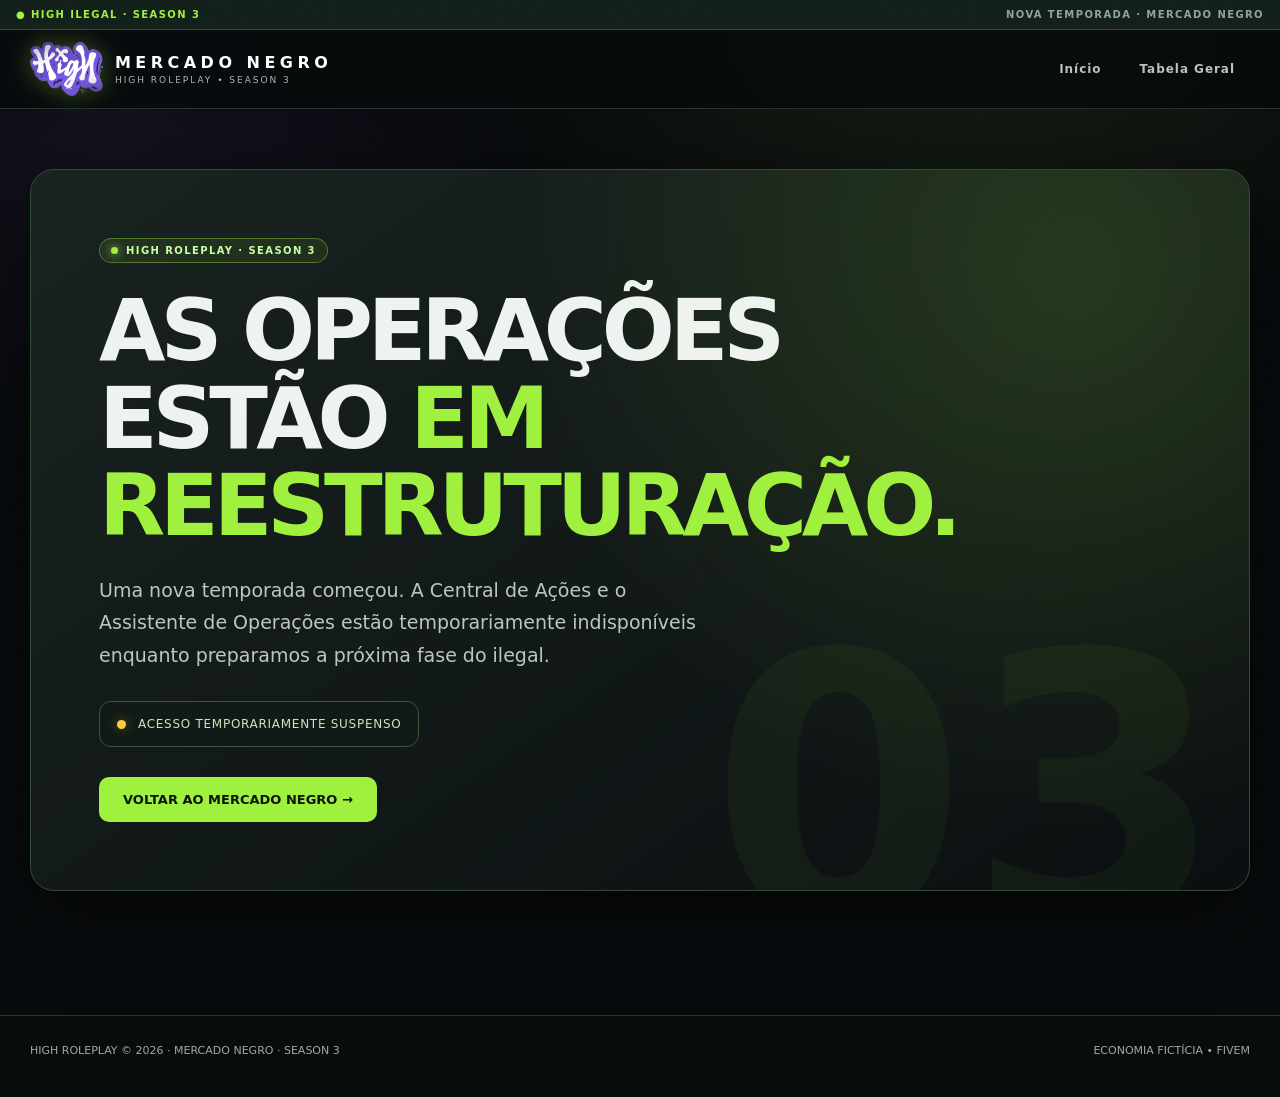
==== commit 6556a001: "fix: publicar S3 em todas as paginas e renovar cache offline" ====
--- a/acoes-blipadas.html
+++ b/acoes-blipadas.html
@@ -7,8 +7,8 @@
 <title>Operações em reestruturação • High Roleplay Season 3</title>
 <meta name="description" content="Central de Ações temporariamente indisponível durante a reestruturação da Season 3.">
 <link rel="icon" href="assets/high_logo.png">
-<link rel="stylesheet" href="assets/style.css">
-<link rel="stylesheet" href="assets/season3.css?v=3.0">
+<link rel="stylesheet" href="assets/style.css?v=3.1">
+<link rel="stylesheet" href="assets/season3.css?v=3.1">
 <style>
 .maintenance-main{min-height:calc(100vh - 170px);display:grid;align-items:center;padding:60px 0}
 .maintenance-panel{position:relative;overflow:hidden;border:1px solid #354b39;border-radius:24px;padding:clamp(28px,6vw,68px);
@@ -25,7 +25,7 @@
 </style>
 </head>
 <body>
-<div class="noise"></div>
+<div class="noise"></div><div class="season3-bar"><strong>● HIGH ILEGAL · SEASON 3</strong><span>NOVA TEMPORADA · MERCADO NEGRO</span></div>
 <header class="topbar"><div class="wrap topbar-inner"><a class="brand" href="index.html"><img src="assets/high_logo.png" alt="High"><div class="brand-copy"><strong>MERCADO NEGRO</strong><span>HIGH ROLEPLAY • SEASON 3</span></div></a><nav class="topnav"><a href="index.html">Início</a><a href="tabela.html">Tabela Geral</a></nav></div></header>
 <main class="wrap maintenance-main"><section class="maintenance-panel"><div class="maintenance-copy">
 <div class="season3-kicker">HIGH ROLEPLAY · SEASON 3</div>
--- a/assets/season3.css
+++ b/assets/season3.css
@@ -89,3 +89,68 @@
  .season3-kicker{font-size:9px}
 }
 @media(prefers-reduced-motion:reduce){*,*:before,*:after{scroll-behavior:auto!important;animation-duration:.01ms!important;transition-duration:.01ms!important}}
+
+
+/* Season 3.1 — aplicação explícita em TODAS as rotas */
+body{--shadow:0 18px 50px rgba(0,0,0,.48);}
+body .guide,body .category-hero,body .table-page-hero{
+ position:relative;padding:42px clamp(19px,3vw,38px) 32px!important;
+ margin:28px 0 26px!important;border:1px solid #304239!important;border-radius:22px;
+ background:radial-gradient(550px 280px at 88% 0%,rgba(160,240,64,.13),transparent 75%),
+ linear-gradient(130deg,#19221f,#0b1011)!important;overflow:hidden
+}
+body .guide::after,body .category-hero::after,body .table-page-hero::after{
+ content:"S3";position:absolute;right:18px;top:7px;font-size:clamp(74px,13vw,160px);
+ font-weight:950;letter-spacing:-.1em;color:rgba(160,240,64,.055);pointer-events:none
+}
+body .guide>*,body .category-hero>*,body .table-page-hero>*{position:relative;z-index:1}
+body .guide h1 span,body .table-page-hero h1 span,body .category-title span{
+ color:#a0f040!important;background:none!important;-webkit-text-fill-color:#a0f040!important
+}
+body .guide-lead,body .guide-card p,body .guide-card li,body .table-page-hero p{color:#b6c7bb!important}
+body .guide-card,body .history-entry{
+ background:linear-gradient(145deg,#182320,#101618)!important;
+ border:1px solid #33453b!important;box-shadow:0 10px 30px rgba(0,0,0,.16)!important
+}
+body .guide-card.warn{border-color:rgba(255,201,60,.42)!important;background:linear-gradient(135deg,rgba(255,201,60,.055),#111a18)!important}
+body .guide-card .guide-tag{color:#a0f040!important}
+body .guide-card.warn .guide-tag{color:#ffc93c!important}
+body .guide-card h2{color:#f1f7ef!important}
+body .history-entry header{background:#1b2a20!important;border-bottom:1px solid #38513d!important}
+body .history-entry li{border-color:#2a3931!important}
+body .history-entry header strong{color:#d8ffc4!important}
+body .global-table-toolbar{background:linear-gradient(135deg,#16211d,#0e1515)!important;
+ border:1px solid #35483a!important;border-radius:16px;padding:15px!important}
+body .global-table-toolbar .searchbar{border:1px solid #3d5540!important}
+body .global-table-toolbar .searchbar:focus-within,
+body .category-hero .searchbar:focus-within{border-color:#a0f040!important;box-shadow:0 0 0 3px rgba(160,240,64,.13)}
+body .table-mini-stat,body .table-filters button,body .filter-chip,body .global-table-mobile .item-card{
+ background:#14201b!important;border-color:#344c3c!important;color:#e8f7e7!important
+}
+body .table-filters button.active,body .filter-chip.active,
+body .table-filters button[aria-pressed="true"]{background:#a0f040!important;color:#14210e!important}
+body .market-table-shell{background:#101918!important;border-color:#30483c!important}
+body .market-table thead th{background:#1b2a22!important;color:#cef6b6!important;border-bottom-color:#405c42!important}
+body .market-table td{border-bottom-color:#273b30!important}
+body .global-table-mobile .item-card{box-shadow:0 6px 22px #0003}
+body .rules .rule{background:rgba(160,240,64,.04)!important;border-color:#3b523d!important}
+body .rules .rule strong{color:#a0f040!important}
+body .footer{background:#080d0c!important}
+body .home-stat{border-color:#344c3c!important}
+body .season3-bar{display:flex;align-items:center;justify-content:space-between;gap:12px;
+ padding:9px 16px;border-bottom:1px solid #354b3a;background:#14211b;color:#c6f4a5;
+ font-size:10px;font-weight:900;letter-spacing:.14em;text-transform:uppercase}
+body .season3-bar strong{color:#a0f040}
+body .season3-bar span:last-child{color:#8da59a;font-weight:600}
+body .home-hero-copy h1 span{background:linear-gradient(95deg,#a0f040,#e1ffb5)!important;
+ -webkit-background-clip:text!important;background-clip:text!important;-webkit-text-fill-color:transparent!important}
+body .home-hero-glow{background:radial-gradient(circle,rgba(160,240,64,.23),transparent 67%)!important;filter:blur(25px)!important}
+body .category-grid .category-card{border-color:#38513c!important}
+body .price.pista{border-color:#436037!important}
+body .price.pista strong{color:#bdf98d!important}
+@media(max-width:700px){
+ body .guide,body .category-hero,body .table-page-hero{padding:28px 19px!important;margin:16px 0 23px!important}
+ body .season3-bar{font-size:9px;letter-spacing:.06em}
+ body .season3-bar span:last-child{display:none}
+ body .guide::after,body .category-hero::after,body .table-page-hero::after{font-size:76px}
+}
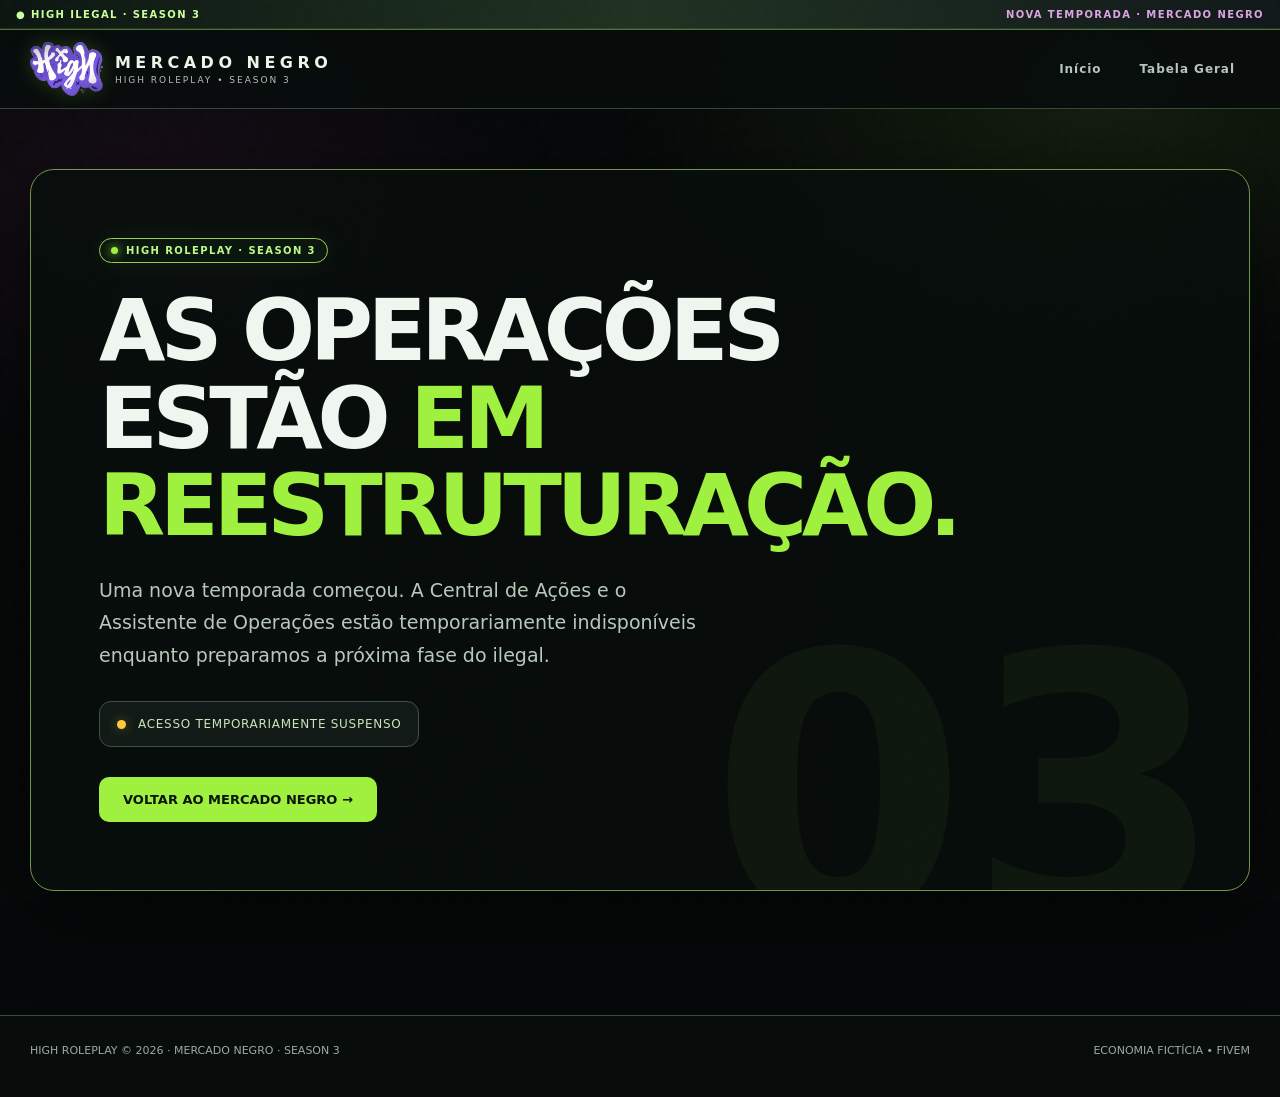
==== commit 67208e8d: "feat: aplicar identidade QG graffiti em todas as paginas" ====
--- a/acoes-blipadas.html
+++ b/acoes-blipadas.html
@@ -8,7 +8,7 @@
 <meta name="description" content="Central de Ações temporariamente indisponível durante a reestruturação da Season 3.">
 <link rel="icon" href="assets/high_logo.png">
 <link rel="stylesheet" href="assets/style.css?v=3.1">
-<link rel="stylesheet" href="assets/season3.css?v=3.1">
+<link rel="stylesheet" href="assets/season3.css?v=3.1"><link rel="stylesheet" href="assets/season3-graffiti.css?v=3.2">
 <style>
 .maintenance-main{min-height:calc(100vh - 170px);display:grid;align-items:center;padding:60px 0}
 .maintenance-panel{position:relative;overflow:hidden;border:1px solid #354b39;border-radius:24px;padding:clamp(28px,6vw,68px);
--- a/assets/season3-graffiti.css
+++ b/assets/season3-graffiti.css
@@ -0,0 +1,142 @@
+/* HIGH ILEGAL — SEASON 3 / GRAFFITI QG
+   Referencia visual: artes aviso 1–22 enviadas pelo usuario.
+   Cena do QG e brasao S3 do proprio High OS. */
+:root{
+ --bg:#080b0b;--bg2:#0b1010;--panel:#121a19;--panel2:#192321;
+ --line:#34463c;--purple:#a0f040;--purple2:#c7ff8b;
+ --yellow:#a0f040;--good:#a0f040;--text:#f2f5ed;
+ --muted:#adbbb4;--neon-green:#a0f040;--neon-pink:#f040d0;
+ --s3-scene:url('https://alvesjardimitalo-oss.github.io/high-os/assets/season3-cena.jpg');
+ --s3-logo:url('https://alvesjardimitalo-oss.github.io/high-os/assets/season3-logo.png');
+}
+body{
+ background:
+ linear-gradient(180deg,rgba(6,9,9,.82),rgba(6,9,9,.93)),
+ var(--s3-scene) center top/100% auto fixed,
+ #080b0b!important;color:#eff5ef!important;
+}
+body::before{
+ content:'';position:fixed;inset:0;z-index:-1;pointer-events:none;
+ background:radial-gradient(700px 420px at 86% 10%,rgba(160,240,64,.09),transparent 70%),
+ radial-gradient(550px 360px at 12% 22%,rgba(240,64,208,.07),transparent 75%);
+}
+.noise{opacity:.22}
+.season3-bar{
+ background:linear-gradient(90deg,#0c1611,#203222 50%,#11181a)!important;
+ border-bottom:1px solid #506f42!important;
+ box-shadow:inset 0 -1px rgba(160,240,64,.12)!important;
+}
+.season3-bar strong{color:#caff9d!important}
+.season3-bar span:last-child{color:#dca4e3!important}
+.topbar,.operations .topbar{
+ background:rgba(8,13,12,.93)!important;border-bottom:1px solid #34493b!important;
+}
+.brand{min-width:0}
+.brand img{filter:drop-shadow(0 0 10px rgba(160,240,64,.2))}
+.brand-copy strong{color:#eaf6e8!important}
+.brand-copy span{color:#b3c0b4!important}
+.topnav a:hover,.topnav a.active,.topnav .table-nav-active{
+ border-color:#7a9c46!important;background:#a0f04018!important;color:#caff9e!important;
+}
+.home-hero{
+ isolation:isolate;min-height:470px!important;
+ background:
+ linear-gradient(90deg,#080e0de8 0%,#0a1010b8 49%,#0a0f0ba6 100%),
+ var(--s3-scene) center 55%/cover no-repeat!important;
+ border-bottom:1px solid #63844c!important;
+}
+.home-hero::before{
+ content:'';position:absolute;inset:0;pointer-events:none;z-index:-1;
+ background:linear-gradient(180deg,rgba(0,0,0,.1),transparent 70%,#080b0b),
+ radial-gradient(circle at 72% 56%,rgba(160,240,64,.15),transparent 43%);
+}
+.home-hero::after{background:transparent!important}
+.home-hero-inner{min-height:470px!important;align-items:center}
+.home-hero-copy{padding:64px 0!important}
+.home-hero-copy .eyebrow{color:#c2ffa1!important;letter-spacing:.22em}
+.home-hero-copy h1{
+ color:#f2f7f1!important;letter-spacing:-.055em!important;
+ font-weight:950;text-shadow:0 9px 27px #000d;
+}
+.home-hero-copy h1 span{
+ color:#a0f040!important;background:linear-gradient(105deg,#a0f040,#d5ff9f)!important;
+ -webkit-background-clip:text!important;background-clip:text!important;
+ -webkit-text-fill-color:transparent!important;
+ filter:drop-shadow(0 0 13px rgba(160,240,64,.23));
+}
+.home-hero-copy p{color:#d1d9d0!important;font-size:16px!important;max-width:610px}
+.home-hero-visual{position:relative;min-height:320px;display:flex;align-items:center;justify-content:center}
+.home-hero-visual::before{
+ content:'';position:absolute;inset:-12% -6%;z-index:2;pointer-events:none;
+ background:var(--s3-logo) center/contain no-repeat;
+ filter:drop-shadow(0 0 21px rgba(160,240,64,.3));
+}
+.home-hero-visual .hero-gun,.home-hero-visual .hero-orb,.home-hero-visual .hero-stamp{display:none!important}
+.season3-kicker{
+ background:rgba(13,25,17,.82)!important;border:1px solid #95cf53!important;
+ color:#bbfc87!important;box-shadow:0 0 30px rgba(160,240,64,.08);
+}
+.home-commandbar{background:#0f1915!important;border:1px solid #3b563f!important;
+ padding:14px!important;border-radius:15px;margin-top:24px!important;box-shadow:0 15px 40px #0006}
+.home-action.purple,.home-action.yellow{
+ background:linear-gradient(110deg,#a0f040,#76c51b)!important;
+ border-color:#c1ff7c!important;color:#111a0a!important;
+}
+.home-action:hover{filter:brightness(1.13)}
+.home-categories,.home-featured,.home-stats{position:relative}
+.home-section-title h2,.guide h1,.table-page-hero h1,.category-title{
+ font-weight:950!important;letter-spacing:-.045em!important;
+}
+.home-section-title h2:after{content:'';display:block;height:3px;width:72px;
+ background:linear-gradient(90deg,#a0f040,#f040d0);margin-top:10px;border-radius:4px}
+.category-card,.item-card,.guide-card,.history-entry,.home-stat,.rule{
+ background:linear-gradient(145deg,rgba(27,37,34,.96),rgba(13,19,18,.98))!important;
+ border:1px solid #3a5040!important;box-shadow:0 16px 40px #0004;
+}
+.category-card:before{background:radial-gradient(circle,rgba(160,240,64,.2),transparent 67%)!important}
+.category-card:hover,.item-card:hover,.guide-card:hover{
+ border-color:#a0f040!important;box-shadow:0 13px 43px #0009,0 0 0 1px #a0f04044!important;
+}
+.category-card h3,.item-card h3,.guide-card h2{color:#f1f7e9!important}
+.category-icon{color:#a0f040!important}
+.item-image{background:radial-gradient(circle,rgba(160,240,64,.14),#0d1412 70%)!important}
+.price,.tag-inline,.pill{background:#0b1310!important;border-color:#3c543d!important}
+.price.pista strong,.price.pista,.category-count{color:#b9fa80!important}
+.guide,.table-page-hero,.category-hero{
+ background:linear-gradient(90deg,rgba(7,12,11,.92),rgba(8,14,11,.72)),
+ var(--s3-scene) center/cover!important;
+ border:1px solid #4e6a47!important;
+}
+.guide::after,.table-page-hero::after,.category-hero::after{
+ content:'S3'!important;color:rgba(160,240,64,.1)!important;
+}
+.guide-lead,.guide-card p,.guide-card li{color:#bdccc0!important}
+.guide-card .guide-tag{color:#f38cde!important}
+.history-entry header{background:#203024!important;border-bottom-color:#4b6246!important}
+.history-entry header strong{color:#caff99!important}
+.global-table-toolbar,.market-table-shell{background:#0d1613!important;border-color:#415844!important}
+.market-table th{background:#203126!important;color:#d8ffbd!important}
+.market-table tr:hover{background:rgba(160,240,64,.065)!important}
+input,select,textarea{background:#0d1713!important;border-color:#405840!important}
+input:focus,select:focus,textarea:focus{border-color:#a0f040!important;box-shadow:0 0 0 3px #a0f04022!important}
+.footer{border-top:1px solid #384d3e!important;background:#080d0c!important}
+.footer-links a:hover,.back:hover{color:#a0f040!important}
+.maintenance-panel{background:
+ linear-gradient(90deg,rgba(8,14,12,.90),rgba(8,14,12,.75)),
+ var(--s3-scene) center/cover!important;border-color:#70954e!important}
+.operations{--ab-purple:#a0f040;--ab-green:#a0f040;--ab-line:#34463c}
+@media(max-width:900px){
+ .home-hero-inner{grid-template-columns:1fr!important}
+ .home-hero-visual{display:none!important}
+ .home-hero{min-height:350px!important}
+ .home-hero-inner{min-height:350px!important}
+ .home-hero-copy{padding:44px 0!important}
+}
+@media(max-width:700px){
+ body{background-attachment:scroll}
+ .home-hero{background-position:center!important}
+ .home-hero-copy h1{font-size:clamp(47px,12vw,68px)!important}
+ .home-commandbar{padding:10px!important}
+ .guide,.table-page-hero,.category-hero{background-position:center}
+}
+@media(prefers-reduced-motion:reduce){.category-card,.item-card,.home-action{transition:none!important}}
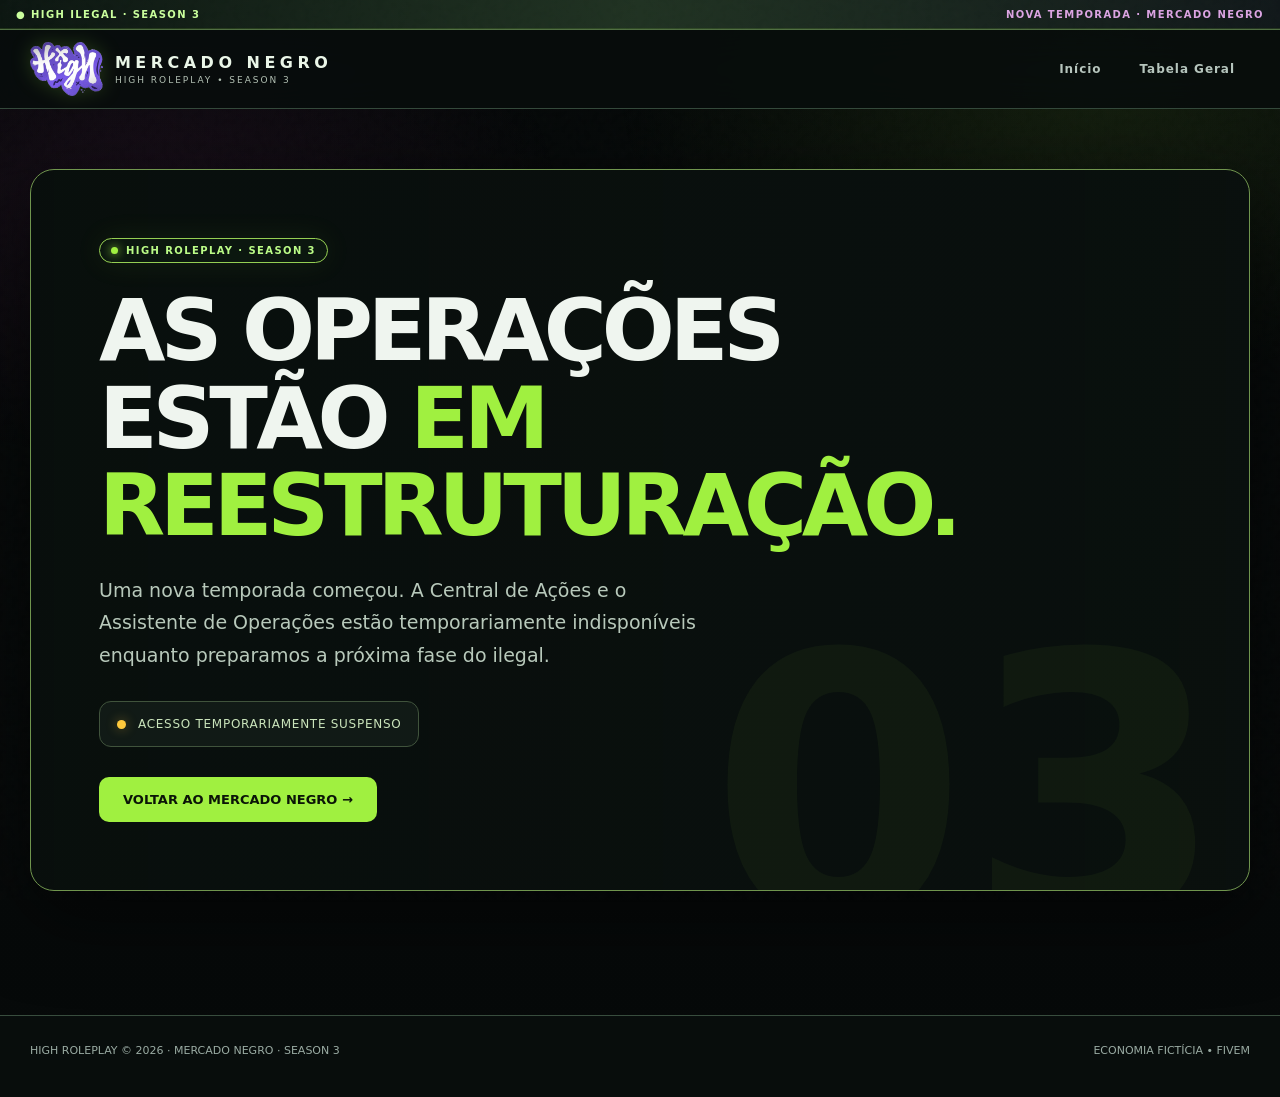
==== commit eae86972: "fix: ajustar enquadramento do fundo S3 e renovar exportador Discord e cache" ====
--- a/acoes-blipadas.html
+++ b/acoes-blipadas.html
@@ -8,7 +8,7 @@
 <meta name="description" content="Central de Ações temporariamente indisponível durante a reestruturação da Season 3.">
 <link rel="icon" href="assets/high_logo.png">
 <link rel="stylesheet" href="assets/style.css?v=3.1">
-<link rel="stylesheet" href="assets/season3.css?v=3.1"><link rel="stylesheet" href="assets/season3-graffiti.css?v=3.2">
+<link rel="stylesheet" href="assets/season3.css?v=3.1"><link rel="stylesheet" href="assets/season3-graffiti.css?v=3.3">
 <style>
 .maintenance-main{min-height:calc(100vh - 170px);display:grid;align-items:center;padding:60px 0}
 .maintenance-panel{position:relative;overflow:hidden;border:1px solid #354b39;border-radius:24px;padding:clamp(28px,6vw,68px);
--- a/assets/season3-graffiti.css
+++ b/assets/season3-graffiti.css
@@ -140,3 +140,34 @@
  .guide,.table-page-hero,.category-hero{background-position:center}
 }
 @media(prefers-reduced-motion:reduce){.category-card,.item-card,.home-action{transition:none!important}}
+
+/* v3.3: fundo enquadrado, sem ampliação excessiva da imagem original */
+body{
+ background:
+ linear-gradient(180deg,rgba(6,9,9,.84),rgba(6,9,9,.94)),
+ var(--s3-scene) center top / 88% auto repeat-y,
+ #080b0b!important;
+}
+.home-hero{
+ background:
+ linear-gradient(90deg,#080e0dec 0%,#0a1010c9 49%,#0a0f0bc1 100%),
+ var(--s3-scene) center 55% / min(92%, 1500px) auto no-repeat,
+ #080b0b!important;
+}
+.guide,.table-page-hero,.category-hero{
+ background:
+ linear-gradient(90deg,rgba(7,12,11,.93),rgba(8,14,11,.83)),
+ var(--s3-scene) center center / 92% auto no-repeat,
+ #101816!important;
+}
+.maintenance-panel{
+ background:
+ linear-gradient(90deg,rgba(8,14,12,.94),rgba(8,14,12,.84)),
+ var(--s3-scene) center / 92% auto no-repeat,
+ #101816!important;
+}
+@media(max-width:700px){
+ body{background:linear-gradient(180deg,rgba(6,9,9,.88),rgba(6,9,9,.95)),var(--s3-scene) center top / 120% auto repeat-y,#080b0b!important}
+ .home-hero{background:linear-gradient(90deg,#080e0dec,#0a0f0bc5),var(--s3-scene) center center / 135% auto no-repeat,#080b0b!important}
+ .guide,.table-page-hero,.category-hero,.maintenance-panel{background:linear-gradient(90deg,#080e0de8,#0a0f0bd9),var(--s3-scene) center / 125% auto no-repeat,#101816!important}
+}
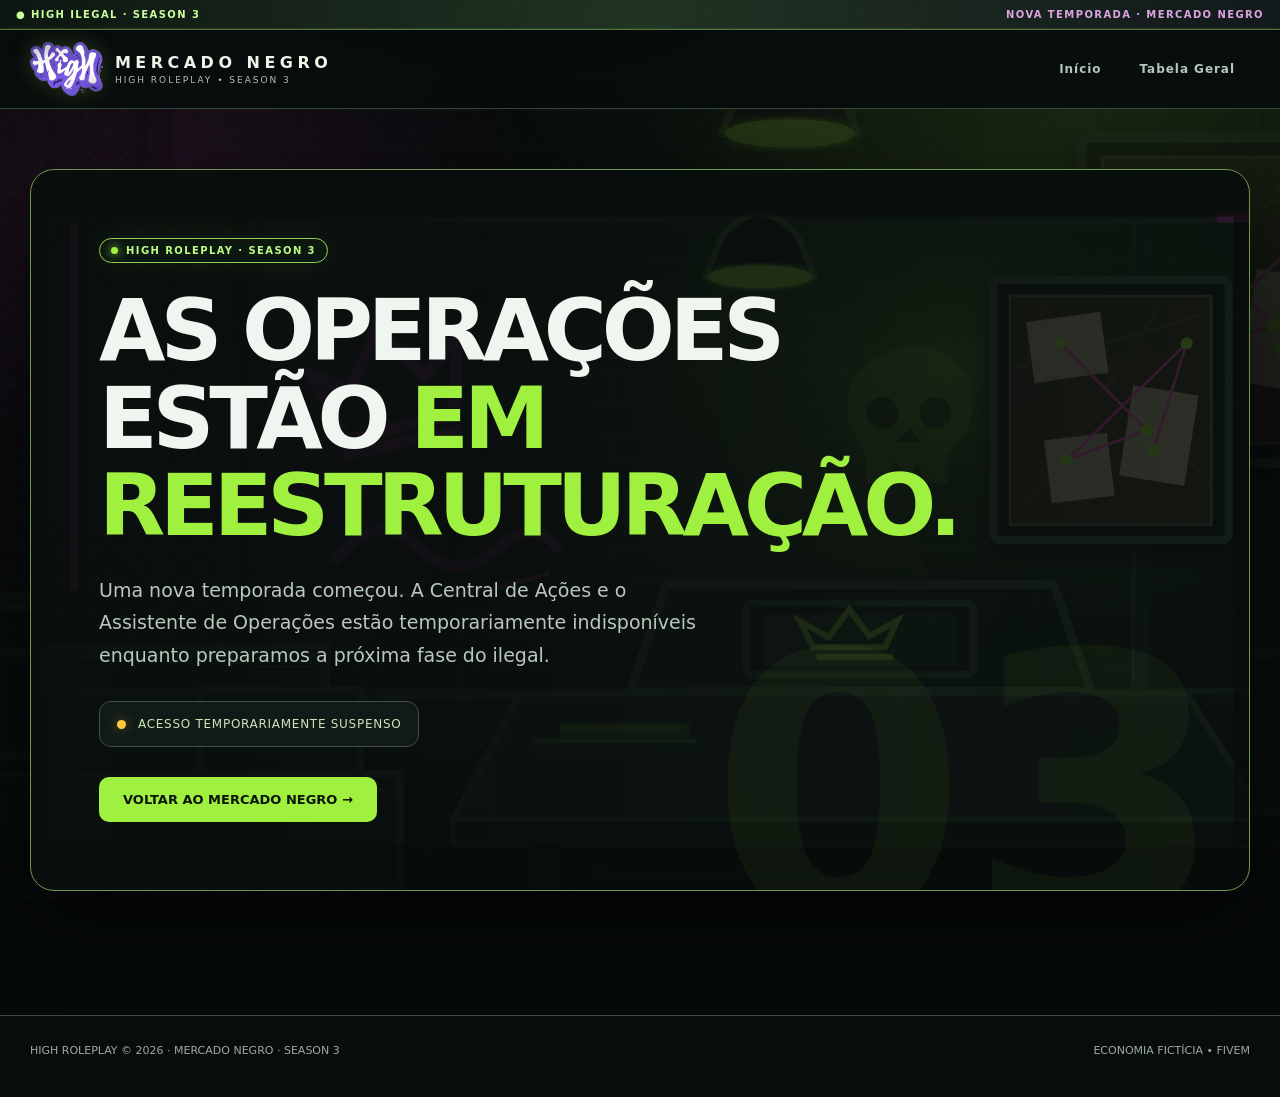
==== commit c2fcdbd7: "feat: fundo QG vetorial e imagens de produtos no verde S3" ====
--- a/acoes-blipadas.html
+++ b/acoes-blipadas.html
@@ -8,7 +8,7 @@
 <meta name="description" content="Central de Ações temporariamente indisponível durante a reestruturação da Season 3.">
 <link rel="icon" href="assets/high_logo.png">
 <link rel="stylesheet" href="assets/style.css?v=3.1">
-<link rel="stylesheet" href="assets/season3.css?v=3.1"><link rel="stylesheet" href="assets/season3-graffiti.css?v=3.3">
+<link rel="stylesheet" href="assets/season3.css?v=3.1"><link rel="stylesheet" href="assets/season3-graffiti.css?v=3.4">
 <style>
 .maintenance-main{min-height:calc(100vh - 170px);display:grid;align-items:center;padding:60px 0}
 .maintenance-panel{position:relative;overflow:hidden;border:1px solid #354b39;border-radius:24px;padding:clamp(28px,6vw,68px);
--- a/assets/season3-graffiti.css
+++ b/assets/season3-graffiti.css
@@ -171,3 +171,67 @@
  .home-hero{background:linear-gradient(90deg,#080e0dec,#0a0f0bc5),var(--s3-scene) center center / 135% auto no-repeat,#080b0b!important}
  .guide,.table-page-hero,.category-hero,.maintenance-panel{background:linear-gradient(90deg,#080e0de8,#0a0f0bd9),var(--s3-scene) center / 125% auto no-repeat,#101816!important}
 }
+
+/* S3.4 — fundo QG vetorial local e iluminação verde nos itens.
+   O SVG preserva a nitidez inclusive em monitores 2K/4K. */
+:root{
+ --s3-scene:url('./season3-qg-background.svg');
+}
+body{
+ background:
+ linear-gradient(180deg,rgba(6,9,9,.83),rgba(6,9,9,.94)),
+ var(--s3-scene) center top / cover fixed no-repeat,
+ #080b0b!important;
+}
+.home-hero{
+ background:
+ linear-gradient(90deg,rgba(4,10,7,.9),rgba(7,14,9,.76) 48%,rgba(6,13,8,.67)),
+ var(--s3-scene) center 47% / cover no-repeat,
+ #080b0b!important;
+}
+.guide,.table-page-hero,.category-hero{
+ background:
+ linear-gradient(90deg,rgba(7,12,11,.92),rgba(8,14,11,.80)),
+ var(--s3-scene) center / cover no-repeat,
+ #101816!important;
+}
+.maintenance-panel{
+ background:
+ linear-gradient(90deg,rgba(8,14,12,.94),rgba(8,14,12,.8)),
+ var(--s3-scene) center / cover no-repeat,
+ #101816!important;
+}
+/* Tirar o roxo das vitrines sem perder silhueta ou detalhes dos itens */
+.item-image,.table-thumb{
+ position:relative;isolation:isolate;
+ background:radial-gradient(circle at 50% 38%,rgba(160,240,64,.18),rgba(35,64,38,.11) 42%,#091410 78%)!important;
+ border:1px solid rgba(160,240,64,.29)!important;
+ box-shadow:inset 0 1px 0 rgba(195,255,149,.08),0 7px 20px rgba(0,0,0,.18);
+}
+.item-image::before,.table-thumb::before{
+ content:'';position:absolute;inset:0;pointer-events:none;z-index:0;
+ background:linear-gradient(145deg,rgba(160,240,64,.055),transparent 65%);
+}
+.item-image img,.table-thumb img{
+ position:relative;z-index:1;
+ filter:hue-rotate(170deg) saturate(.9) drop-shadow(0 11px 14px rgba(78,142,53,.25))!important;
+ transition:transform .25s ease,filter .25s ease;
+}
+.item-card:hover .item-image img,.market-table tbody tr:hover .table-thumb img{
+ transform:scale(1.05);
+ filter:hue-rotate(170deg) saturate(1.05) drop-shadow(0 14px 21px rgba(160,240,64,.20))!important;
+}
+.item-card[data-highlight="true"]{
+ border-color:rgba(160,240,64,.65)!important;
+ box-shadow:inset 3px 0 0 #a0f040,0 9px 24px rgba(0,0,0,.2)!important;
+}
+.item-image-empty span,.table-thumb-empty span{color:#a0f040!important;filter:none!important}
+[data-status="indisponivel"] .item-image img,
+[data-status="indisponivel"] .table-thumb img{
+ filter:grayscale(1) opacity(.56)!important;
+}
+@media(max-width:700px){
+ body{background:linear-gradient(180deg,rgba(6,9,9,.9),rgba(6,9,9,.96)),var(--s3-scene) center top / auto 100vh no-repeat,#080b0b!important}
+ .home-hero{background:linear-gradient(90deg,rgba(4,10,7,.92),rgba(7,14,9,.72)),var(--s3-scene) 62% center / auto 100% no-repeat,#080b0b!important}
+ .guide,.table-page-hero,.category-hero,.maintenance-panel{background:linear-gradient(90deg,rgba(8,14,12,.92),rgba(8,14,12,.84)),var(--s3-scene) center / cover no-repeat,#101816!important}
+}
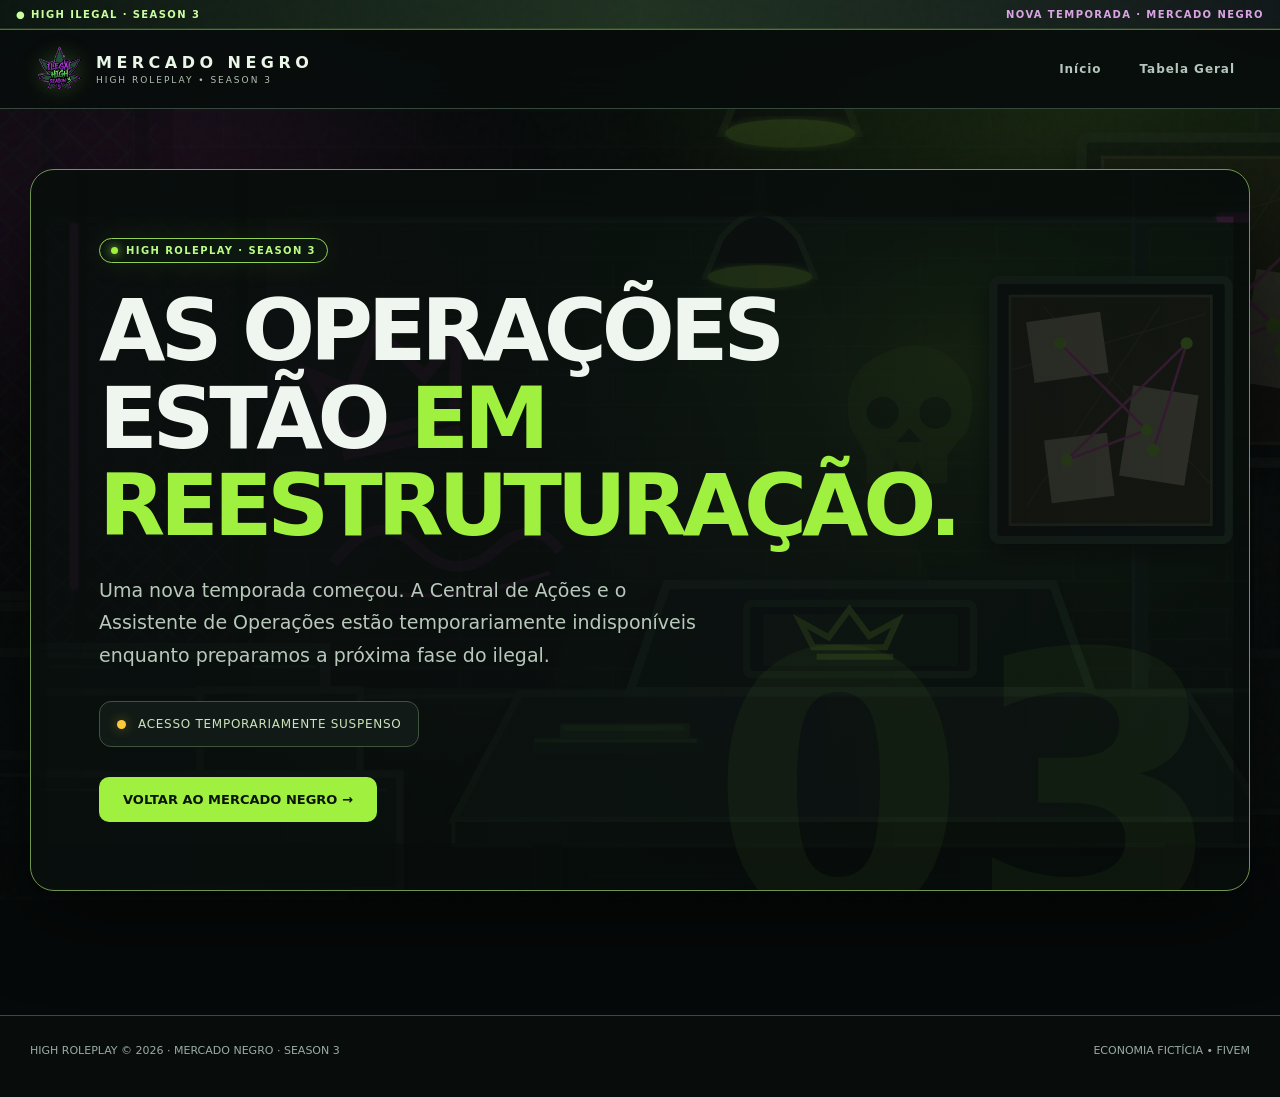
==== commit a675ae3e: "feat: logo oficial do ilegal em todas páginas e cache versão glass v4" ====
--- a/acoes-blipadas.html
+++ b/acoes-blipadas.html
@@ -6,7 +6,7 @@
 <meta name="robots" content="noindex">
 <title>Operações em reestruturação • High Roleplay Season 3</title>
 <meta name="description" content="Central de Ações temporariamente indisponível durante a reestruturação da Season 3.">
-<link rel="icon" href="assets/high_logo.png">
+<link rel="icon" href="assets/ilegal-high-season3-logo.svg">
 <link rel="stylesheet" href="assets/style.css?v=3.1">
 <link rel="stylesheet" href="assets/season3.css?v=3.1"><link rel="stylesheet" href="assets/season3-graffiti.css?v=3.4">
 <style>
@@ -26,7 +26,7 @@
 </head>
 <body>
 <div class="noise"></div><div class="season3-bar"><strong>● HIGH ILEGAL · SEASON 3</strong><span>NOVA TEMPORADA · MERCADO NEGRO</span></div>
-<header class="topbar"><div class="wrap topbar-inner"><a class="brand" href="index.html"><img src="assets/high_logo.png" alt="High"><div class="brand-copy"><strong>MERCADO NEGRO</strong><span>HIGH ROLEPLAY • SEASON 3</span></div></a><nav class="topnav"><a href="index.html">Início</a><a href="tabela.html">Tabela Geral</a></nav></div></header>
+<header class="topbar"><div class="wrap topbar-inner"><a class="brand" href="index.html"><img src="assets/ilegal-high-season3-logo.svg" alt="High"><div class="brand-copy"><strong>MERCADO NEGRO</strong><span>HIGH ROLEPLAY • SEASON 3</span></div></a><nav class="topnav"><a href="index.html">Início</a><a href="tabela.html">Tabela Geral</a></nav></div></header>
 <main class="wrap maintenance-main"><section class="maintenance-panel"><div class="maintenance-copy">
 <div class="season3-kicker">HIGH ROLEPLAY · SEASON 3</div>
 <h1>AS OPERAÇÕES ESTÃO <em>EM REESTRUTURAÇÃO.</em></h1>
--- a/assets/season3-graffiti.css
+++ b/assets/season3-graffiti.css
@@ -235,3 +235,14 @@
  .home-hero{background:linear-gradient(90deg,rgba(4,10,7,.92),rgba(7,14,9,.72)),var(--s3-scene) 62% center / auto 100% no-repeat,#080b0b!important}
  .guide,.table-page-hero,.category-hero,.maintenance-panel{background:linear-gradient(90deg,rgba(8,14,12,.92),rgba(8,14,12,.84)),var(--s3-scene) center / cover no-repeat,#101816!important}
 }
+
+/* S3.5: preserve original object/icon hues; green highlight comes from the card,
+   not from rotating the hues of the product itself. */
+.item-image img,.table-thumb img{
+ filter:drop-shadow(0 12px 15px rgba(70,145,49,.24))!important;
+}
+.item-card:hover .item-image img,.market-table tbody tr:hover .table-thumb img{
+ filter:drop-shadow(0 14px 19px rgba(160,240,64,.30))!important;
+}
+[data-status="indisponivel"] .item-image img,
+[data-status="indisponivel"] .table-thumb img{filter:grayscale(1) opacity(.55)!important}
